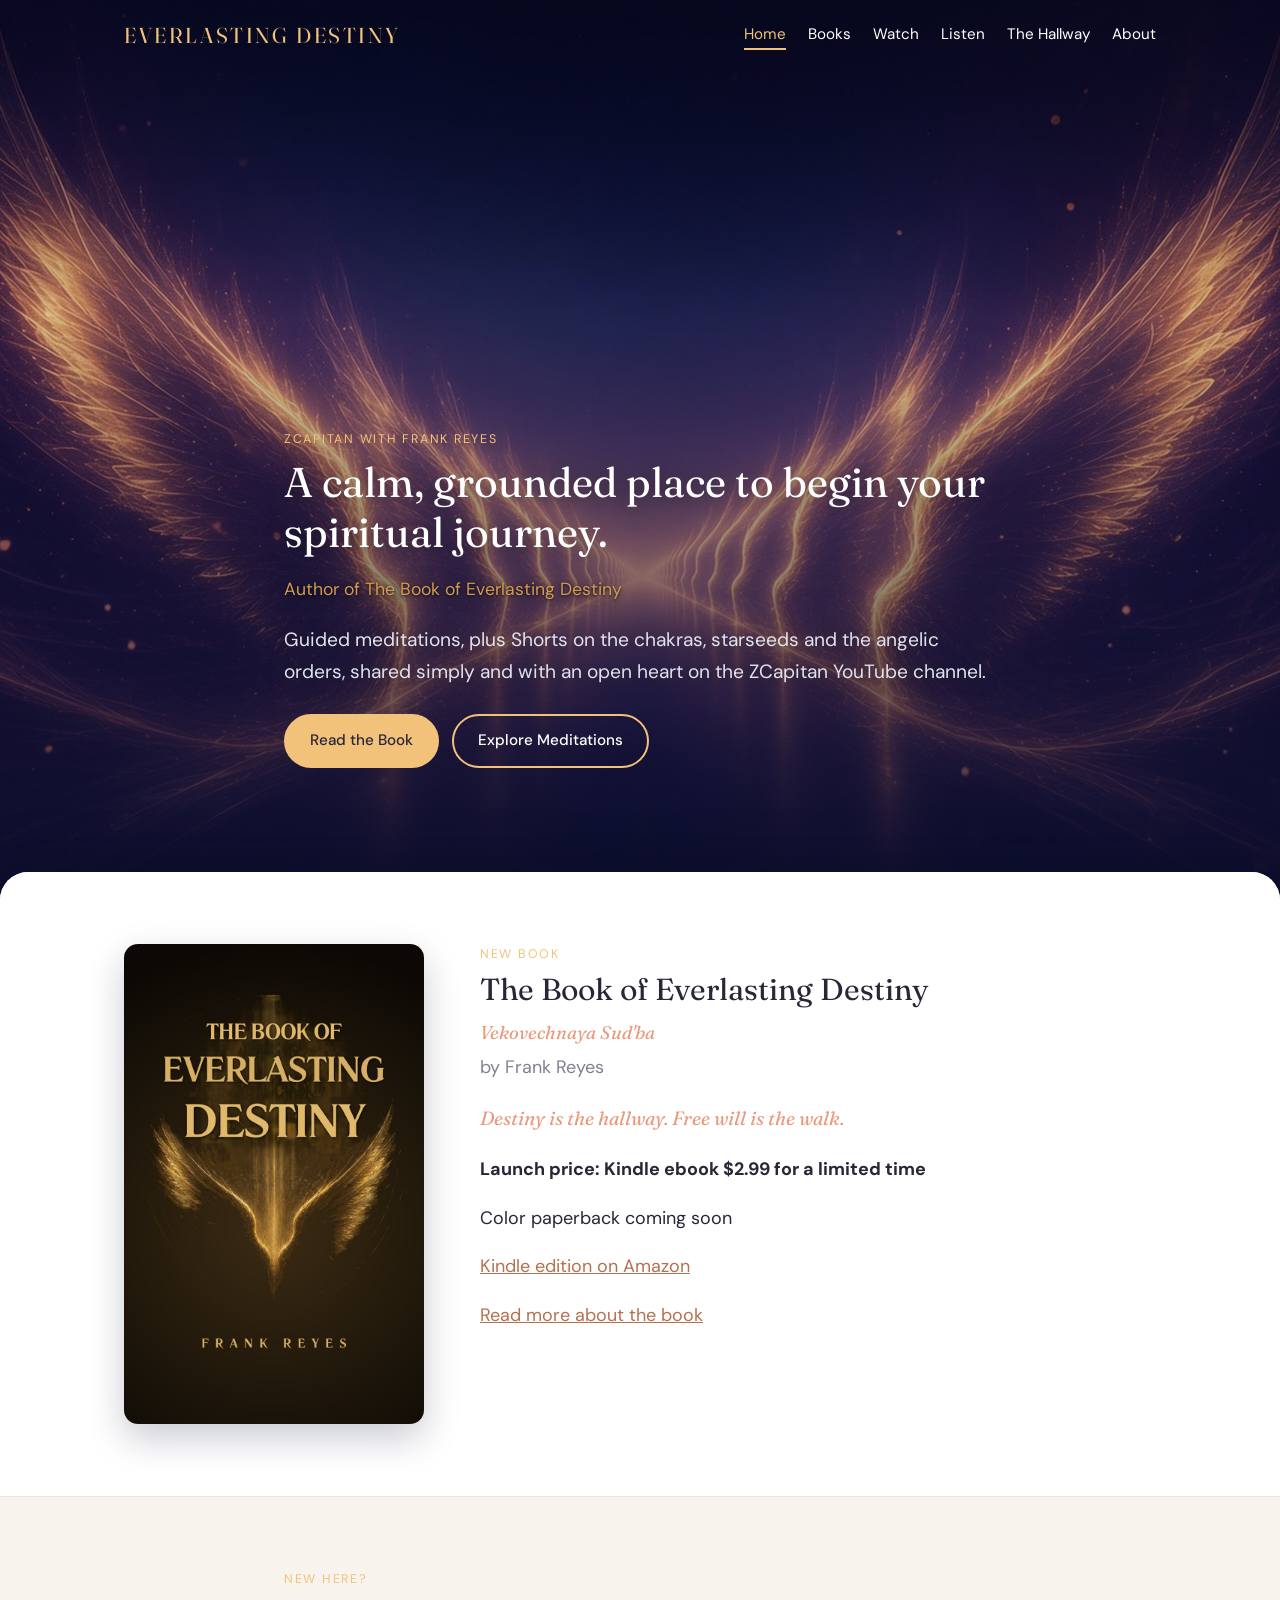
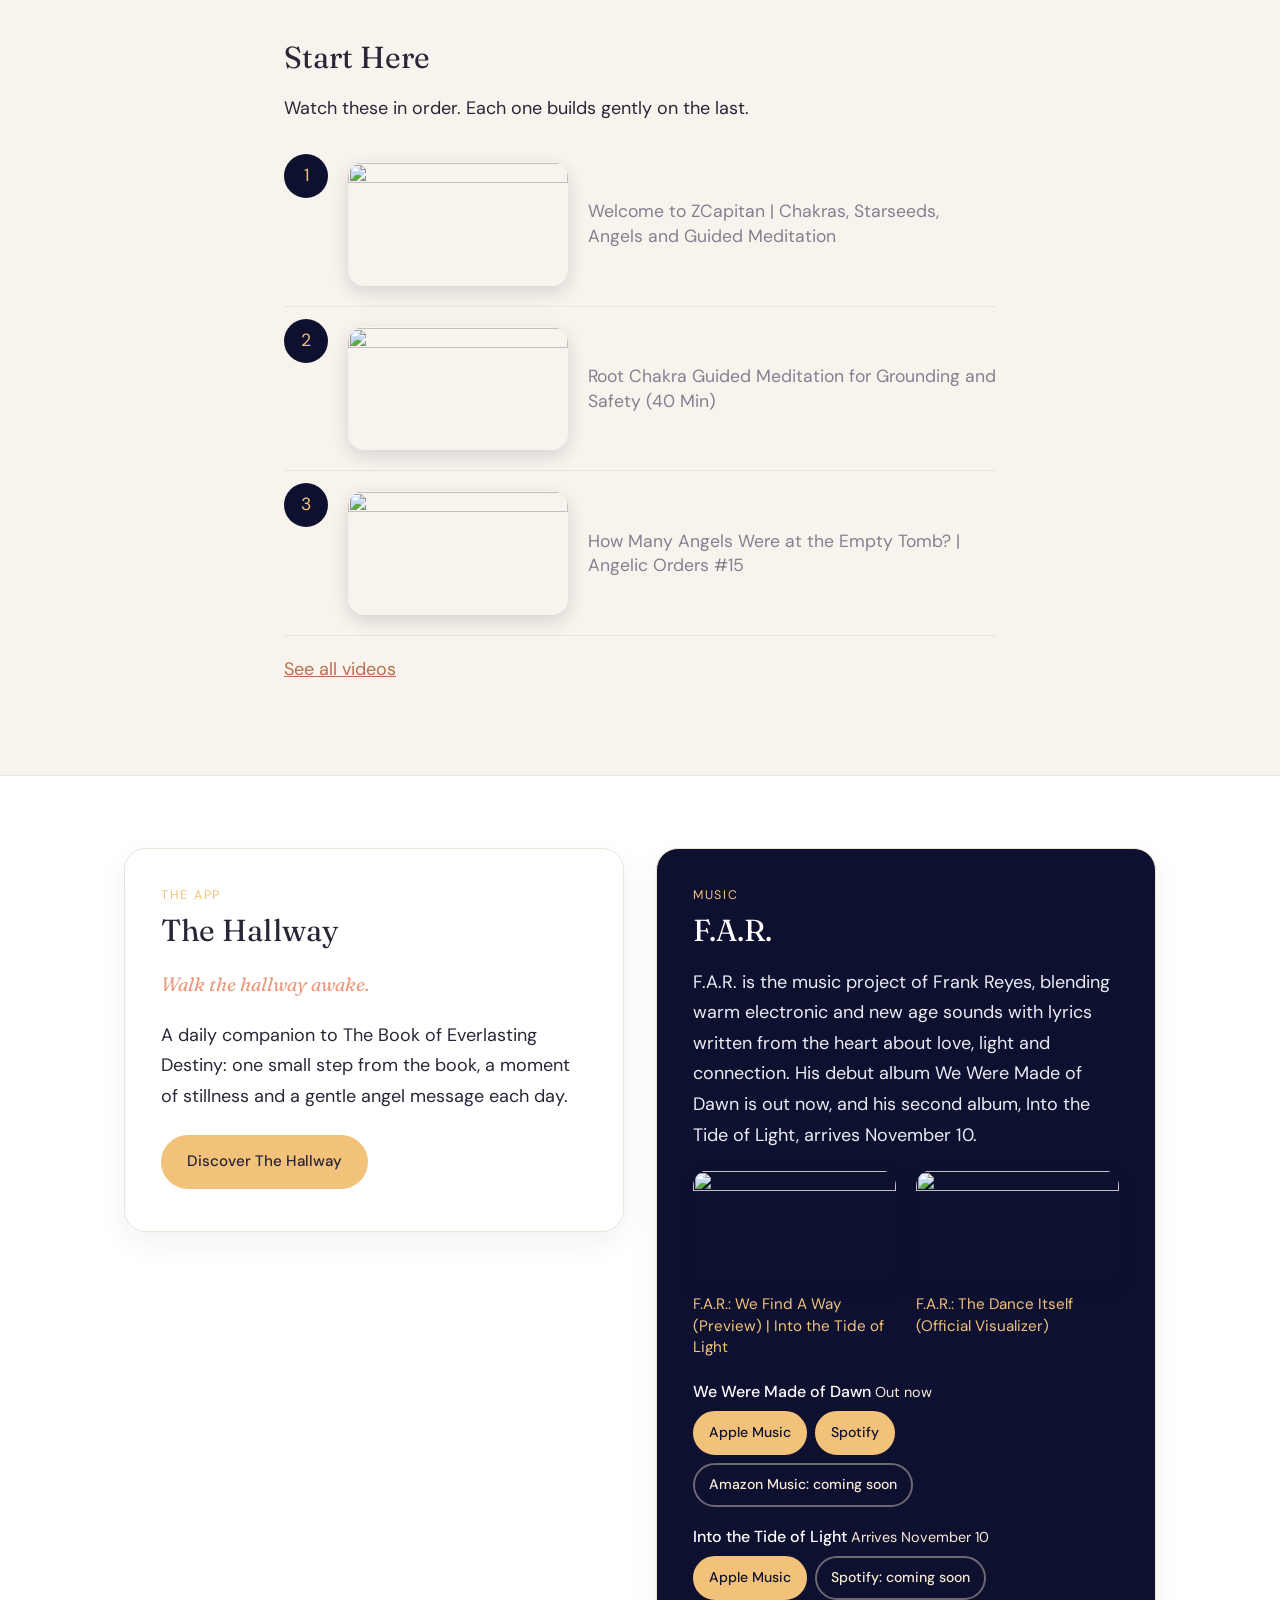
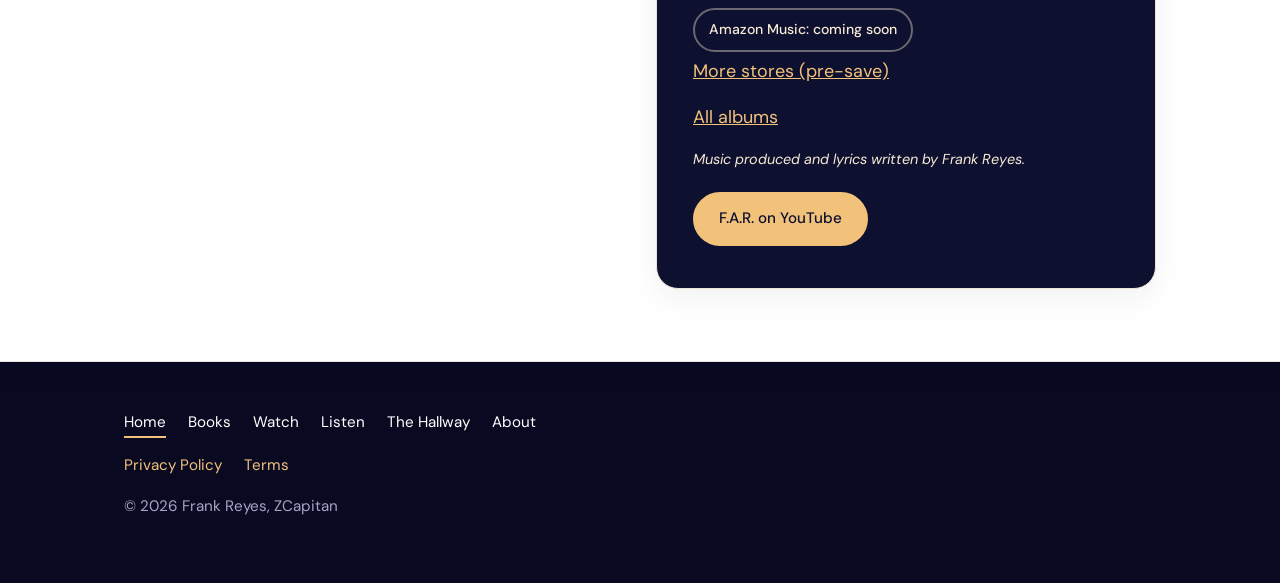
==== index.html @ a3c51c93 "Add a Listen page for F.A.R. albums Link Apple Music and Spotify for We Were Made of Dawn and Unlock" ====
<!DOCTYPE html>
<html lang="en">
<head>
<meta charset="utf-8">
<meta name="viewport" content="width=device-width, initial-scale=1">
<title>Everlasting Destiny | Frank Reyes</title>
<meta name="description" content="Guided meditations, plus Shorts on the chakras, starseeds and the angelic orders, shared simply and with an open heart on the ZCapitan YouTube channel. Frank Reyes is the author of The Book of Everlasting Destiny.">
<link rel="canonical" href="https://everlastingdestiny.com/">
<script type="application/ld+json">
{
 "@context": "https://schema.org",
 "@graph": [
  {
   "@type": "WebSite",
   "@id": "https://everlastingdestiny.com/#website",
   "url": "https://everlastingdestiny.com/",
   "name": "Everlasting Destiny",
   "publisher": {
    "@id": "https://everlastingdestiny.com/#person"
   },
   "inLanguage": "en"
  },
  {
   "@type": "Person",
   "@id": "https://everlastingdestiny.com/#person",
   "name": "Frank Reyes",
   "alternateName": "ZCapitan",
   "url": "https://everlastingdestiny.com/about.html",
   "description": "Frank Reyes, spiritual teacher and creator of the ZCapitan YouTube channel.",
   "sameAs": [
    "https://www.youtube.com/@zcapitan11-11",
    "https://www.youtube.com/channel/UCcsgFkU-D784oD-atWfQndQ",
    "https://www.youtube.com/@FARofficialmusic",
    "https://open.spotify.com/artist/4A9txgDPPvknNL4i1zUjVq"
   ]
  },
  {
   "@type": "WebPage",
   "@id": "https://everlastingdestiny.com/#webpage",
   "url": "https://everlastingdestiny.com/",
   "name": "Everlasting Destiny | Frank Reyes",
   "description": "Guided meditations, plus Shorts on the chakras, starseeds and the angelic orders, shared simply and with an open heart on the ZCapitan YouTube channel. Frank Reyes is the author of The Book of Everlasting Destiny.",
   "isPartOf": {
    "@id": "https://everlastingdestiny.com/#website"
   },
   "inLanguage": "en",
   "about": {
    "@id": "https://everlastingdestiny.com/#person"
   }
  },
  {
   "@type": "Book",
   "@id": "https://everlastingdestiny.com/books.html#book",
   "name": "The Book of Everlasting Destiny",
   "alternateName": "Vekovechnaya Sud'ba",
   "author": {
    "@id": "https://everlastingdestiny.com/#person"
   },
   "image": "https://everlastingdestiny.com/images/everlasting-destiny-cover.jpg",
   "url": "https://everlastingdestiny.com/books.html",
   "inLanguage": "en",
   "workExample": {
    "@type": "Book",
    "@id": "https://everlastingdestiny.com/books.html#kindle",
    "name": "The Book of Everlasting Destiny (Kindle edition)",
    "bookFormat": "https://schema.org/EBook",
    "author": {
     "@id": "https://everlastingdestiny.com/#person"
    },
    "identifier": {
     "@type": "PropertyValue",
     "propertyID": "ASIN",
     "value": "B0GX2WRFKX"
    },
    "url": "https://www.amazon.com/dp/B0GX2WRFKX",
    "offers": {
     "@type": "Offer",
     "price": "2.99",
     "priceCurrency": "USD",
     "url": "https://www.amazon.com/dp/B0GX2WRFKX",
     "availability": "https://schema.org/InStock",
     "seller": {
      "@type": "Organization",
      "name": "Amazon"
     }
    }
   }
  },
  {
   "@type": "MobileApplication",
   "@id": "https://everlastingdestiny.com/destiny-app.html#app",
   "name": "The Hallway",
   "url": "https://everlastingdestiny.com/destiny-app.html",
   "description": "A daily companion to The Book of Everlasting Destiny by Frank Reyes. Each day brings one small step from the book, a moment of stillness and a gentle angel message.",
   "author": {
    "@id": "https://everlastingdestiny.com/#person"
   },
   "applicationCategory": "LifestyleApplication",
   "about": {
    "@id": "https://everlastingdestiny.com/books.html#book"
   },
   "contentRating": "Adults 18 and over only"
  }
 ]
}
</script>
<link rel="stylesheet" href="style.css">
</head>
<body>
<header class="site-header"><div class="wrap">
<a class="brand" href="index.html" aria-label="Everlasting Destiny, home">Everlasting Destiny</a>
<nav><a href="index.html" aria-current="page">Home</a><a href="books.html">Books</a><a href="watch.html">Watch</a><a href="listen.html">Listen</a><a href="destiny-app.html">The Hallway</a><a href="about.html">About</a></nav>
</div></header>
<main>
<section class="hero hero-full"><div class="wrap narrow hero-copy">
<p class="eyebrow">ZCapitan with Frank Reyes</p>
<h1>A calm, grounded place to begin your spiritual journey.</h1>
<p class="proof">Author of The Book of Everlasting Destiny</p>
<p class="lead">Guided meditations, plus Shorts on the chakras, starseeds and the angelic orders, shared simply and with an open heart on the ZCapitan YouTube channel.</p>
<p><a class="btn" href="books.html">Read the Book</a> <a class="btn ghost" href="watch.html">Explore Meditations</a></p>
</div></section>
<div class="over">

<section class="band"><div class="wrap feature">
<img class="cover" src="images/everlasting-destiny-cover.jpg" alt="Cover of The Book of Everlasting Destiny by Frank Reyes" width="800" height="1280">
<div>
<p class="eyebrow">New book</p>
<h2>The Book of Everlasting Destiny</h2>
<p class="subtitle">Vekovechnaya Sud'ba</p>
<p class="byline">by Frank Reyes</p>
<p class="tagline">Destiny is the hallway. Free will is the walk.</p>
<p class="launch"><strong>Launch price: Kindle ebook $2.99 for a limited time</strong></p>
<p>Color paperback coming soon</p>

<p><a href="https://www.amazon.com/dp/B0GX2WRFKX">Kindle edition on Amazon</a></p>
<p><a href="books.html">Read more about the book</a></p>
</div></div></section>

<section id="start"><div class="wrap narrow">
<p class="eyebrow">New here?</p>
<h2>Start Here</h2>
<p>Watch these in order. Each one builds gently on the last.</p>
<ol class="steps vids">
<li><a class="vid" href="https://www.youtube.com/watch?v=qbKTTiQFe6Y"><img src="https://i.ytimg.com/vi/qbKTTiQFe6Y/hqdefault.jpg" alt="" width="480" height="360"><span>Welcome to ZCapitan | Chakras, Starseeds, Angels and Guided Meditation</span></a></li>
<li><a class="vid" href="https://www.youtube.com/watch?v=wzSIs6z_4NI"><img src="https://i.ytimg.com/vi/wzSIs6z_4NI/hqdefault.jpg" alt="" width="480" height="360"><span>Root Chakra Guided Meditation for Grounding and Safety (40 Min)</span></a></li>
<li><a class="vid" href="https://www.youtube.com/shorts/xX3YU1sTZb8"><img src="https://i.ytimg.com/vi/xX3YU1sTZb8/hqdefault.jpg" alt="" width="480" height="360"><span>How Many Angels Were at the Empty Tomb? | Angelic Orders #15</span></a></li>
</ol>
<p><a href="watch.html">See all videos</a></p>
</div></section>

<section class="band"><div class="wrap cards">
<article class="card">
<p class="eyebrow">The app</p>
<h2>The Hallway</h2>
<p class="tagline">Walk the hallway awake.</p>
<p>A daily companion to The Book of Everlasting Destiny: one small step from the book, a moment of stillness and a gentle angel message each day.</p>
<a class="btn" href="destiny-app.html">Discover The Hallway</a>
</article>
<article class="card music">
<p class="eyebrow">Music</p>
<h2>F.A.R.</h2>
<p>F.A.R. is the music project of Frank Reyes, blending warm electronic and new age sounds with lyrics written from the heart about love, light and connection. His debut album We Were Made of Dawn is out now, and his second album, Into the Tide of Light, arrives November 10.</p>
<div class="vis">
<a class="vid" href="https://www.youtube.com/watch?v=XndsTiq9FvQ"><img src="https://i.ytimg.com/vi/XndsTiq9FvQ/hqdefault.jpg" alt="" width="480" height="360"><span>F.A.R.: We Find A Way (Preview) | Into the Tide of Light</span></a>
<a class="vid" href="https://www.youtube.com/watch?v=WqxrJlSxTEA"><img src="https://i.ytimg.com/vi/WqxrJlSxTEA/hqdefault.jpg" alt="" width="480" height="360"><span>F.A.R.: The Dance Itself (Official Visualizer)</span></a>
</div>
<div class="farstrip">
<div class="farrow">
<p class="farname">We Were Made of Dawn <span class="fardate">Out now</span></p>
<p class="stores"><a class="btn" href="https://music.apple.com/us/album/we-were-made-of-dawn/1855764436">Apple Music</a> <a class="btn" href="https://open.spotify.com/album/51qinMppFIx5fwuhoMJHGJ">Spotify</a> <span class="btn disabled" aria-disabled="true">Amazon Music: coming soon</span></p>
</div>
<div class="farrow">
<p class="farname">Into the Tide of Light <span class="fardate">Arrives November 10</span></p>
<p class="stores"><a class="btn" href="https://music.apple.com/us/album/into-the-tide-of-light/6826265723">Apple Music</a> <span class="btn disabled" aria-disabled="true">Spotify: coming soon</span> <span class="btn disabled" aria-disabled="true">Amazon Music: coming soon</span></p>
<p class="more"><a href="https://distrokid.com/hyperfollow/far221/into-the-tide-of-light">More stores (pre-save)</a></p>
</div>
<p class="more"><a href="listen.html">All albums</a></p>
</div>
<p class="credit">Music produced and lyrics written by Frank Reyes.</p>
<a class="btn" href="https://www.youtube.com/channel/UCcsgFkU-D784oD-atWfQndQ">F.A.R. on YouTube</a>
</article>
</div></section>
</div>
</main>
<footer class="site-footer"><div class="wrap">
<nav><a href="index.html" aria-current="page">Home</a><a href="books.html">Books</a><a href="watch.html">Watch</a><a href="listen.html">Listen</a><a href="destiny-app.html">The Hallway</a><a href="about.html">About</a></nav>
<p class="legal"><a href="privacy.html">Privacy Policy</a> <a href="terms.html">Terms</a></p>
<p>&copy; 2026 Frank Reyes, ZCapitan</p>
</div></footer>
</body>
</html>
---- style.css ----
@import url('https://fonts.googleapis.com/css2?family=Fraunces:ital,opsz,wght@0,9..144,300;0,9..144,400;0,9..144,500;1,9..144,300;1,9..144,400&family=DM+Sans:wght@400;500;600&display=swap');
:root{--navy:#0E1030;--navy2:#2A1E2E;--night:#090A22;--gold:#F2C27B;--gold-deep:#D49B4C;--peach:#E99A7C;--gold-soft:#F8EBD5;--cream:#F8F3EC;--ink:#2A2638;--muted:#857F92;--line:#ECE4D8}
*{box-sizing:border-box}
body{margin:0;font-family:"DM Sans",system-ui,sans-serif;color:var(--ink);background:var(--cream);line-height:1.7;font-size:18px}
img{max-width:100%;height:auto}
a{color:#B5704F}
h1,h2,h3{font-family:Fraunces,Georgia,serif;color:var(--ink);line-height:1.2;font-weight:400}
h1{font-size:2.6rem;margin:.2em 0 .4em}
h2{font-size:1.9rem;margin:1.6em 0 .5em}
section h2:first-child,.card h2,.feature h2,.book h2{margin-top:.2em}
.wrap{max-width:1080px;margin:0 auto;padding:0 24px}
.narrow{max-width:760px}
.center{text-align:center}
section{padding:72px 0}
.band{background:#fff;border-top:1px solid var(--line);border-bottom:1px solid var(--line)}
.site-header{background:var(--navy);color:#fff}
.site-header .wrap{display:flex;flex-wrap:wrap;align-items:center;justify-content:space-between;gap:12px;padding-top:18px;padding-bottom:18px}
.brand{font-family:Fraunces,Georgia,serif;color:var(--gold);text-decoration:none;font-size:1.4rem;letter-spacing:.04em}
.brand span{color:#dfe3ec;font-size:.95rem;margin-left:8px}
nav{display:flex;flex-wrap:wrap;gap:6px 22px}
.site-header nav a{color:#fff;text-decoration:none;font-family:"DM Sans",system-ui,sans-serif;font-size:.95rem}
nav a[aria-current]{color:var(--gold);border-bottom:2px solid var(--gold)}
.hero{background:radial-gradient(ellipse at 50% 110%,rgba(242,194,123,.28),transparent 60%),linear-gradient(180deg,var(--night) 0%,var(--navy) 55%,var(--navy2) 100%);color:#F4EEE6;padding:96px 0}
.hero.small{padding:64px 0}
.hero h1{color:#fff}
.hero .lead{color:#dfe3ec}
.lead{font-size:1.2rem}
.eyebrow{font-family:"DM Sans",system-ui,sans-serif;text-transform:uppercase;letter-spacing:.14em;font-size:.78rem;color:var(--gold);margin:0}
.tagline{font-family:Fraunces,Georgia,serif;font-style:italic;color:var(--peach);font-size:1.2rem}
.btn{display:inline-block;background:var(--gold);color:var(--ink);font-weight:500;text-decoration:none;padding:12px 24px;border-radius:999px;font-family:"DM Sans",system-ui,sans-serif;font-size:.95rem;margin:6px 8px 6px 0;border:2px solid var(--gold)}
.btn.ghost{background:transparent;color:inherit}
.hero .btn.ghost{color:#fff}
.btn.disabled{opacity:.6}
.feature,.book{display:grid;grid-template-columns:300px 1fr;gap:56px;align-items:start}
.cover{border-radius:14px;box-shadow:0 14px 36px rgba(14,16,48,.22)}
.steps{counter-reset:s;list-style:none;padding:0}
.steps li{counter-increment:s;position:relative;padding:14px 0 14px 64px;border-bottom:1px solid var(--line)}
.steps li::before{content:counter(s);position:absolute;left:0;top:12px;width:44px;height:44px;border-radius:50%;background:var(--navy);color:var(--gold);display:flex;align-items:center;justify-content:center;font-size:1.1rem}
.steps li a{display:block;font-size:1.15rem}
.steps li span{color:var(--muted);font-size:.95rem}
.cards{display:grid;grid-template-columns:1fr 1fr;gap:32px;align-items:start}
.card{background:#fff;border:1px solid var(--line);border-radius:22px;padding:36px;box-shadow:0 10px 30px rgba(42,38,56,.06)}
.card.music{background:var(--navy);color:#e9ecf3}
.card.music h2{color:#fff}
.card.music .btn{color:var(--navy)}
.credit{font-size:.9rem;color:var(--muted);font-style:italic}
.card.music .credit{color:var(--gold-soft)}
.signup{display:flex;flex-wrap:wrap;gap:10px;margin:16px 0 4px}
.center .signup{justify-content:center}
.signup input{flex:1 1 240px;max-width:360px;padding:12px 16px;border:1px solid var(--line);border-radius:999px;font-size:1rem;background:#fff}
.signup button{padding:12px 24px;border-radius:999px;border:0;background:var(--peach);color:#fff;font-weight:500;font-size:.95rem}
.note{font-size:.85rem;color:var(--muted);margin:0}
.sr{position:absolute;left:-9999px}
.meta{color:var(--muted)}
.grid{display:grid;grid-template-columns:repeat(3,1fr);gap:28px}
.thumb{background:var(--gold-soft);color:var(--ink);aspect-ratio:16/9;display:flex;align-items:center;justify-content:center;border-radius:16px;font-family:"DM Sans",system-ui,sans-serif}
.thumb.wide{margin:32px 0}
.photo{background:var(--gold-soft);width:100%;max-width:280px;margin:0 auto 32px;border-radius:16px;overflow:hidden;aspect-ratio:800/1525;box-shadow:0 14px 36px rgba(14,16,48,.18)}
.photo img{display:block;width:100%;height:100%;object-fit:cover;object-position:center top}
@media(max-height:700px){.photo{aspect-ratio:2/3}}
.tile h3{margin:.6em 0 .2em}
.site-footer{background:var(--navy);color:#cfd5e2;padding:48px 0;font-size:.95rem}
.site-footer nav a,.site-footer a{color:#fff;text-decoration:none;font-family:"DM Sans",system-ui,sans-serif}
.legal a{margin-right:18px;color:var(--gold)!important}
@media(max-width:760px){
body{font-size:17px}
h1{font-size:2rem}
section{padding:52px 0}
.hero{padding:64px 0}
.feature,.book,.cards,.grid{grid-template-columns:1fr;gap:32px}
.cover{max-width:220px}
}
.thumb.tall{aspect-ratio:9/16}
.features{padding-left:1.2em}
.features li{margin:.6em 0}
.features strong{color:var(--ink);display:block}
.proof{color:var(--gold-deep);font-size:1.1rem;margin:0 0 .4em}
.vid{display:block;text-decoration:none;color:var(--ink)}
.vid img{display:block;width:100%;aspect-ratio:16/9;object-fit:cover;border-radius:16px;box-shadow:0 6px 18px rgba(14,16,48,.14)}
.vid span{display:block;margin-top:10px;line-height:1.4}
.steps.vids li{padding:20px 0 20px 64px}
.steps.vids .vid{display:grid;grid-template-columns:220px 1fr;gap:20px;align-items:center}
.steps.vids .vid span{margin:0;font-size:1.1rem}
.farlinks{list-style:none;padding:0;display:flex;flex-wrap:wrap;gap:8px 20px}
.card.music a:not(.btn){color:var(--gold)}
@media(max-width:760px){.steps.vids .vid{grid-template-columns:1fr;gap:10px}}
.vis{display:grid;grid-template-columns:1fr 1fr;gap:20px;margin:20px 0}
.vis .thumb{border-radius:10px}
.card.music .vid{color:#fff}
.card.music .vid span{font-size:.95rem}
.subtitle{font-family:Fraunces,Georgia,serif;font-style:italic;color:var(--peach);font-size:1.15rem;margin:-.3em 0 0}
.byline{color:var(--muted);margin:.2em 0 1em}
.launch{color:var(--ink)}
.site-header{background:var(--night)}
.site-footer{background:var(--night);color:#A9A4C4}
.band{background:#fff}
/* Full screen hero: swap the image by changing --hero-img (desktop) and the mobile media query below */
:root{--hero-img:url("images/hero-hallway.jpg")}
@media(max-width:760px),(orientation:portrait){:root{--hero-img:url("images/hero-hallway-mobile.jpg")}}
html{scroll-behavior:smooth}
body:has(.hero-full) .site-header{position:absolute;top:0;left:0;right:0;z-index:5;background:transparent}
.hero-full{position:relative;isolation:isolate;min-height:100vh;min-height:100svh;display:flex;align-items:flex-end;padding:120px 0 12vh;background:var(--night);color:#F4EEE6;clip-path:inset(0)}
.hero-full::before{content:"";position:fixed;inset:0;z-index:-2;background:var(--night) var(--hero-img) center/cover no-repeat}
.hero-full::after{content:"";position:absolute;inset:0;z-index:-1;background:linear-gradient(180deg,rgba(9,10,34,.55) 0%,rgba(14,16,48,.15) 35%,rgba(14,16,48,.35) 55%,rgba(14,16,48,.85) 100%)}
.hero-full .hero-copy{width:100%}
.hero-full h1,.hero-full .lead,.hero-full .proof{text-shadow:0 2px 24px rgba(0,0,0,.45)}
.over{position:relative;z-index:1;background:var(--cream);border-radius:28px 28px 0 0;margin-top:-28px;box-shadow:0 -18px 40px rgba(9,10,34,.35);overflow:hidden}
.over>section:first-child{border-top:0}
.hero-full .hero-copy>*{animation:rise .9s ease-out both}
.hero-full .hero-copy>*:nth-child(2){animation-delay:.08s}.hero-full .hero-copy>*:nth-child(3){animation-delay:.16s}.hero-full .hero-copy>*:nth-child(4){animation-delay:.24s}.hero-full .hero-copy>*:nth-child(5){animation-delay:.32s}
@keyframes rise{from{opacity:0;transform:translateY(16px)}to{opacity:1;transform:none}}
@media(max-width:760px){.hero-full{padding:140px 0 10vh}.over{border-radius:20px 20px 0 0;margin-top:-20px}}
@media(prefers-reduced-motion:reduce){html{scroll-behavior:auto}.hero-full .hero-copy>*{animation:none}}
.hero-full .proof{text-shadow:0 1px 3px rgba(9,10,34,.9),0 0 18px rgba(9,10,34,.7)}
@media(max-width:760px),(orientation:portrait){.hero-full .hero-copy{background:radial-gradient(closest-side,rgba(9,10,34,.55) 0%,rgba(9,10,34,.4) 55%,rgba(9,10,34,0) 100%);padding-top:12px;padding-bottom:12px}}
.brand{font-family:Fraunces,Georgia,serif;font-weight:400;color:var(--gold);font-size:1.35rem;letter-spacing:.12em;text-transform:uppercase;white-space:nowrap;font-variation-settings:"opsz" 144}
@media(max-width:760px){.brand{font-size:1.05rem;letter-spacing:.1em}}
.app-icon{width:72px;height:72px;border-radius:16px;display:block;margin:18px 0 4px;object-fit:cover;box-shadow:0 8px 22px rgba(0,0,0,.28)}
.shot{margin:0;width:100%}
.shot figcaption{margin:12px 0 0;text-align:center;color:var(--muted);font-size:.95rem}
.thumb.tall{overflow:hidden;position:relative;display:block;width:100%;box-shadow:0 10px 28px rgba(14,16,48,.12)}
.thumb.tall img{position:absolute;inset:0;width:100%;height:100%;object-fit:cover;object-position:center top;border-radius:inherit}
.farstrip{margin:8px 0 4px}
.farrow{margin:0 0 16px}
.farname{margin:0 0 6px;font-family:"DM Sans",system-ui,sans-serif;font-weight:500;font-size:1rem}
.fardate{font-weight:400;color:var(--muted);font-size:.9rem}
.card.music .farname{color:#fff}
.card.music .fardate{color:var(--gold-soft)}
.stores{margin:.2em 0;display:flex;flex-wrap:wrap;align-items:center;gap:8px}
.stores .btn{margin:0}
.farstrip .btn{padding:8px 14px;font-size:.88rem}
.stores .btn.disabled{background:transparent;color:var(--muted);border-color:var(--line);opacity:1;cursor:default}
.card.music .stores .btn.disabled{color:var(--gold-soft);border-color:rgba(248,235,213,.4);background:transparent}
.more{margin:.2em 0 0}
.album{background:#fff;border:1px solid var(--line);border-radius:22px;padding:32px 36px;box-shadow:0 10px 30px rgba(42,38,56,.06);margin:0 0 24px}
.album.secondary{padding:24px 28px;box-shadow:none;background:transparent}
.album h2{margin-top:.15em}
.album.secondary h2{font-size:1.45rem}
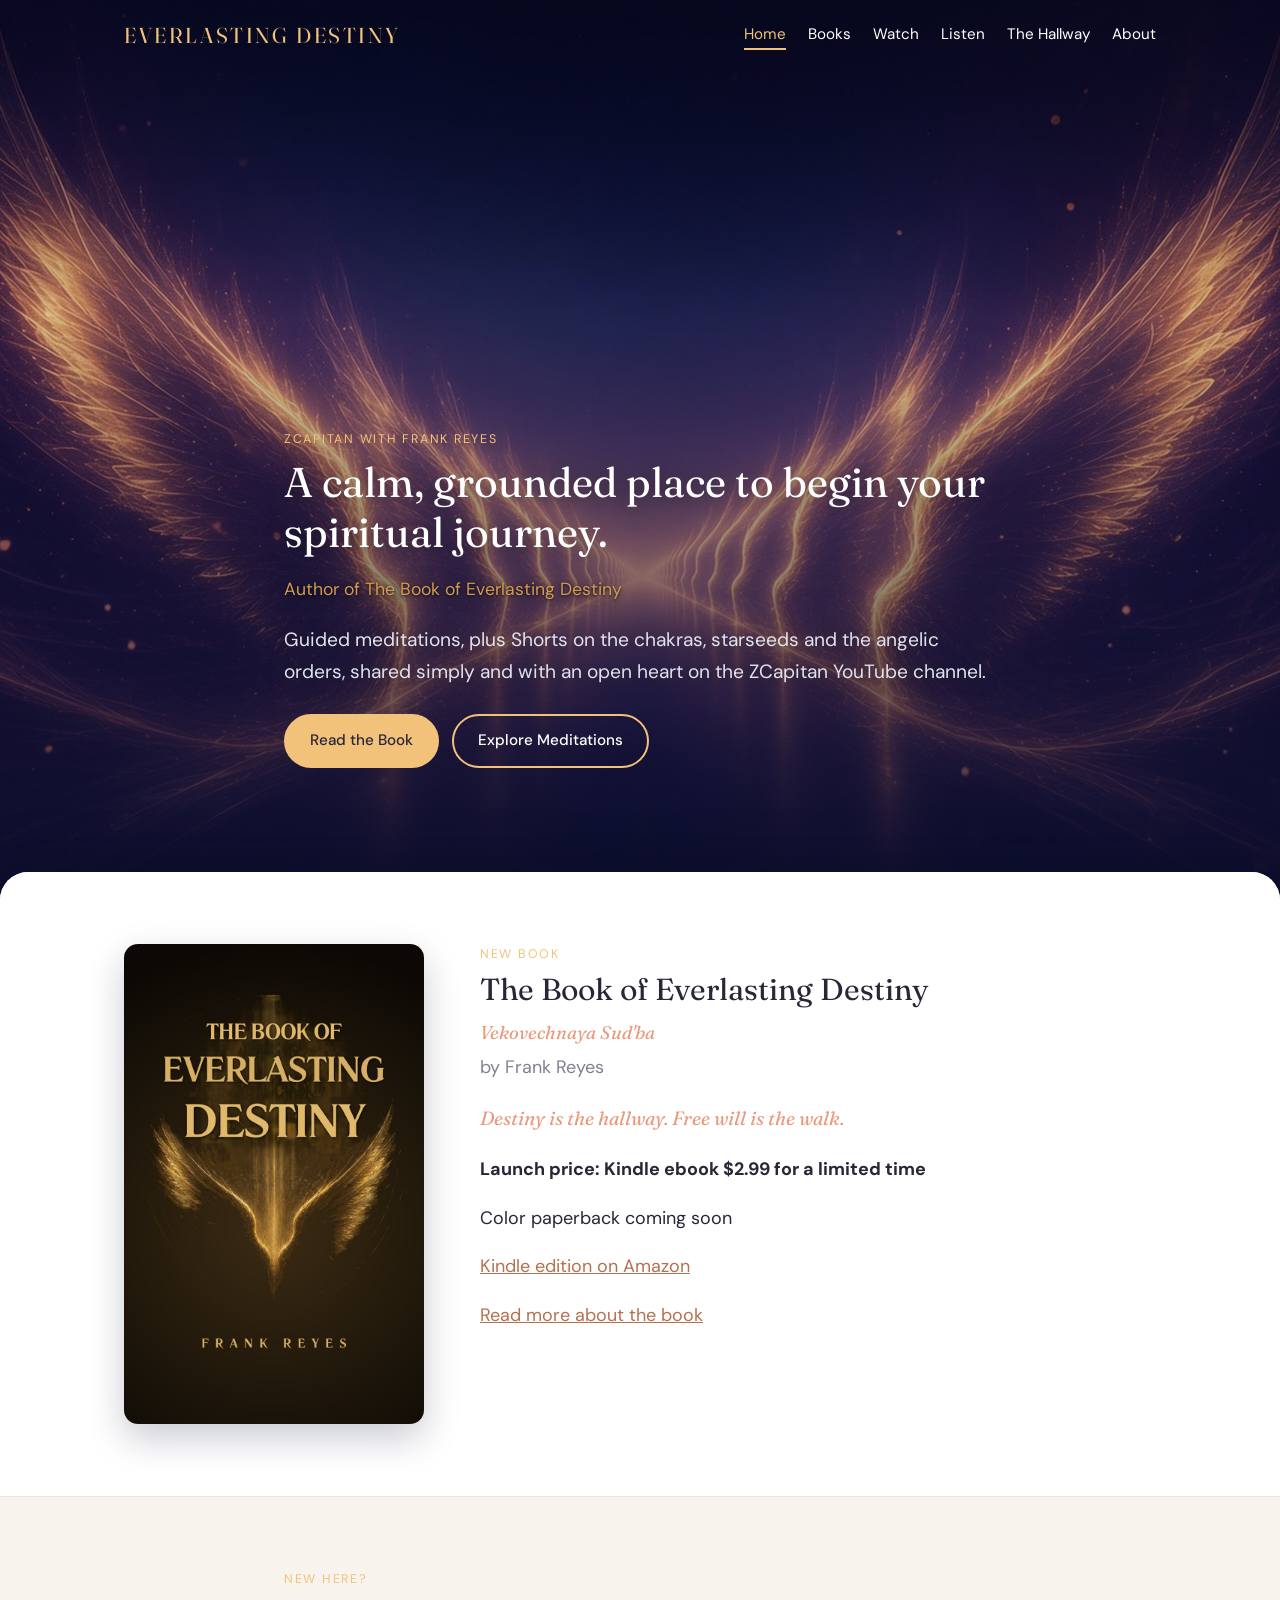
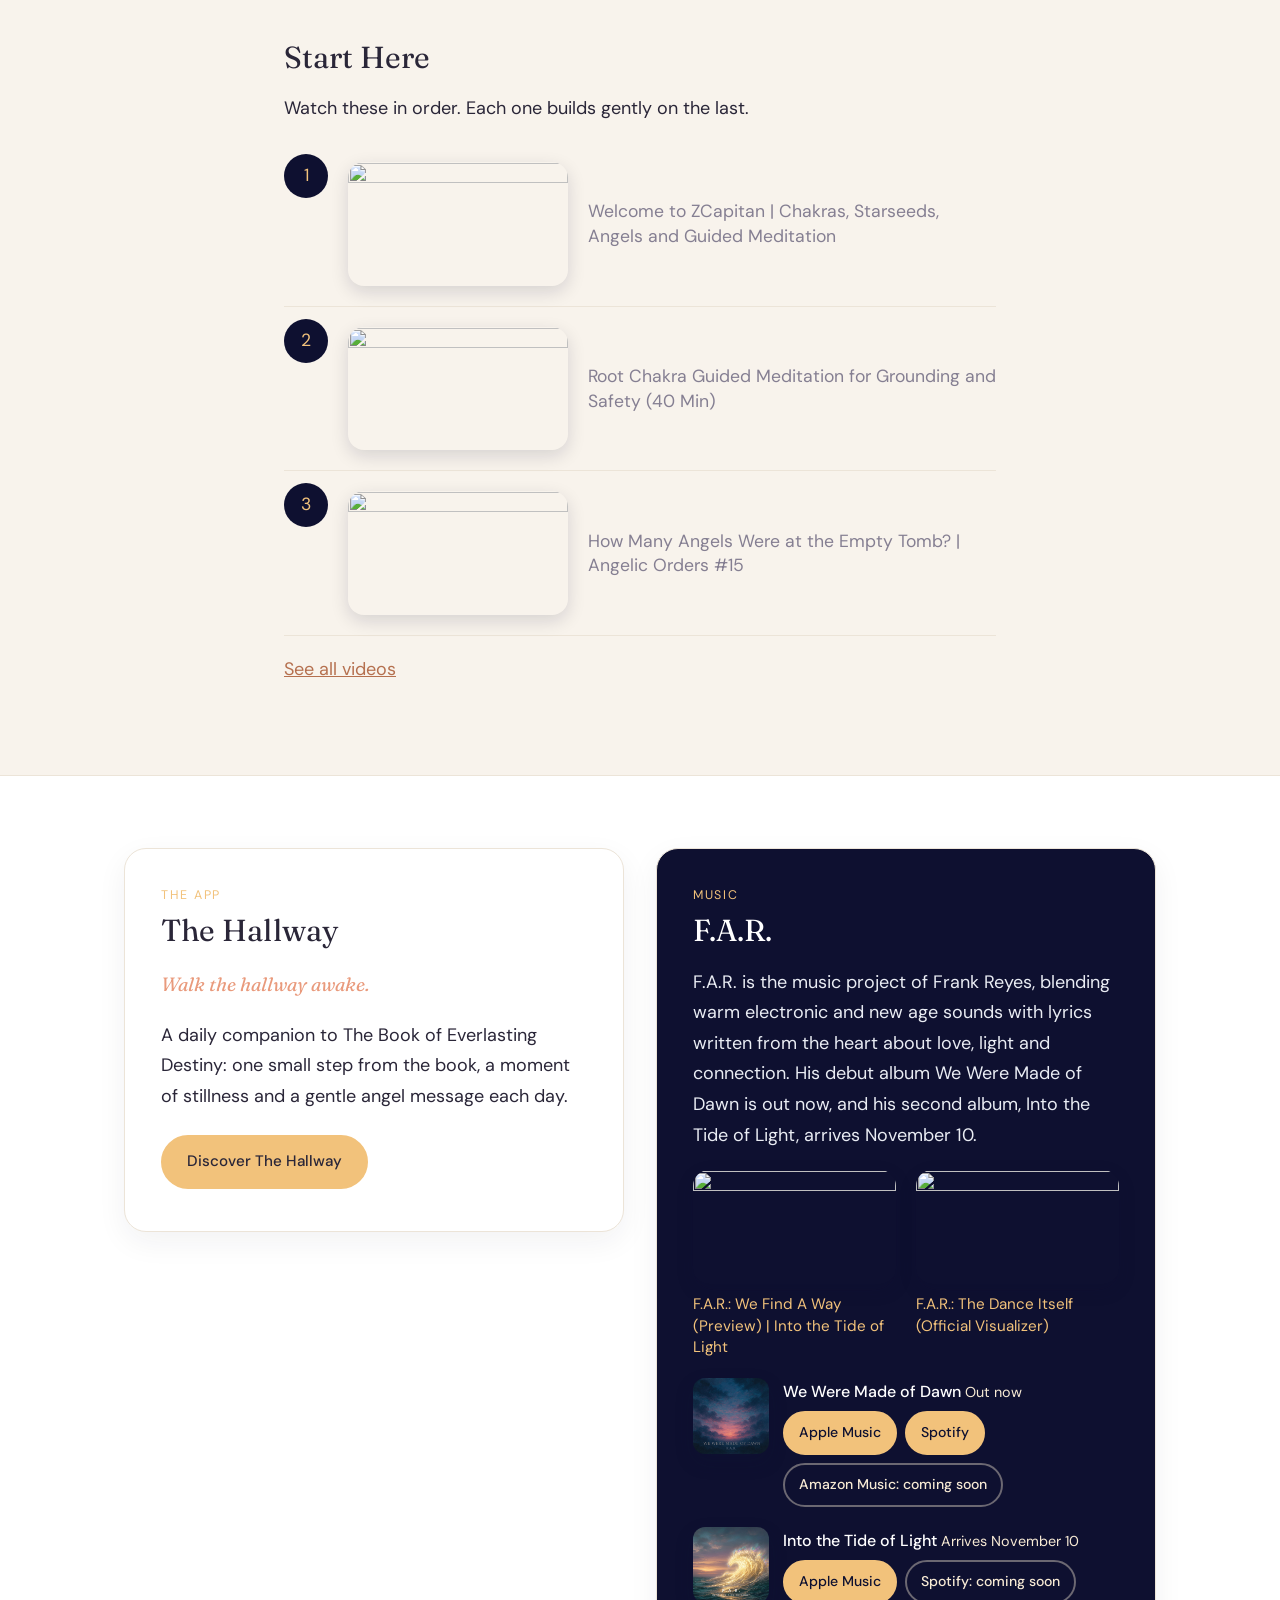
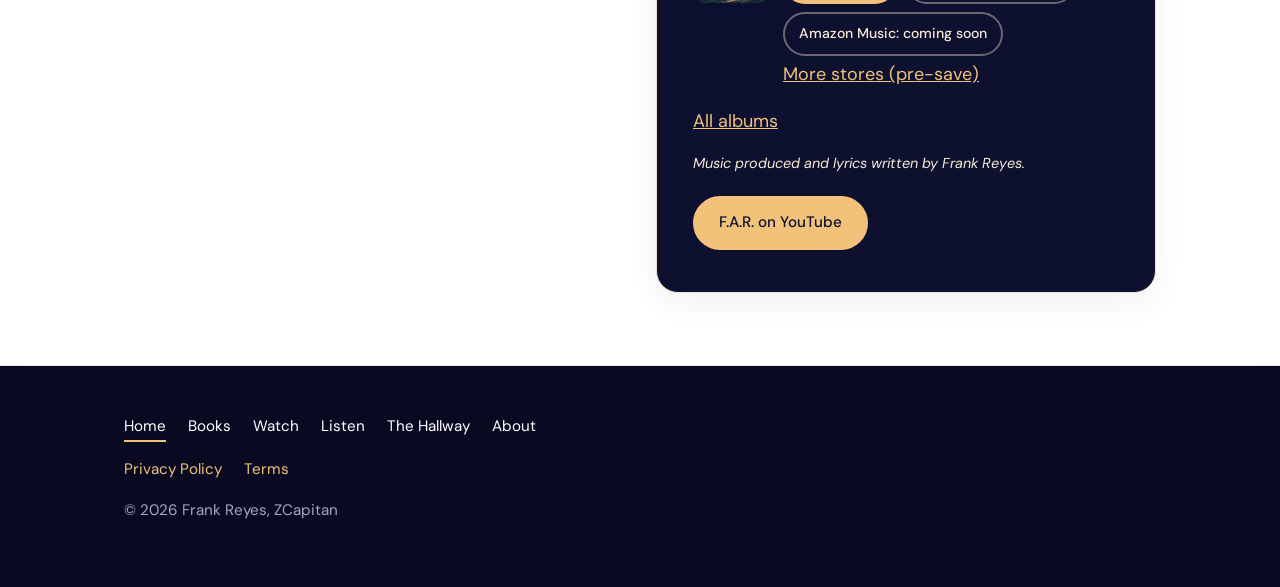
==== commit 43da6663: "Add album covers and in-page players to Listen Dawn and Tide use resized store masters. Unlocked kee" ====
--- a/index.html
+++ b/index.html
@@ -166,13 +166,19 @@
 </div>
 <div class="farstrip">
 <div class="farrow">
+<img class="farcover" src="images/dawn-cover.jpg" alt="Cover of We Were Made of Dawn by F.A.R." width="1200" height="1200">
+<div>
 <p class="farname">We Were Made of Dawn <span class="fardate">Out now</span></p>
 <p class="stores"><a class="btn" href="https://music.apple.com/us/album/we-were-made-of-dawn/1855764436">Apple Music</a> <a class="btn" href="https://open.spotify.com/album/51qinMppFIx5fwuhoMJHGJ">Spotify</a> <span class="btn disabled" aria-disabled="true">Amazon Music: coming soon</span></p>
 </div>
+</div>
 <div class="farrow">
+<img class="farcover" src="images/tide-cover.jpg" alt="Cover of Into the Tide of Light by F.A.R." width="1200" height="1200">
+<div>
 <p class="farname">Into the Tide of Light <span class="fardate">Arrives November 10</span></p>
 <p class="stores"><a class="btn" href="https://music.apple.com/us/album/into-the-tide-of-light/6826265723">Apple Music</a> <span class="btn disabled" aria-disabled="true">Spotify: coming soon</span> <span class="btn disabled" aria-disabled="true">Amazon Music: coming soon</span></p>
 <p class="more"><a href="https://distrokid.com/hyperfollow/far221/into-the-tide-of-light">More stores (pre-save)</a></p>
+</div>
 </div>
 <p class="more"><a href="listen.html">All albums</a></p>
 </div>
--- a/style.css
+++ b/style.css
@@ -121,7 +121,8 @@
 .thumb.tall{overflow:hidden;position:relative;display:block;width:100%;box-shadow:0 10px 28px rgba(14,16,48,.12)}
 .thumb.tall img{position:absolute;inset:0;width:100%;height:100%;object-fit:cover;object-position:center top;border-radius:inherit}
 .farstrip{margin:8px 0 4px}
-.farrow{margin:0 0 16px}
+.farrow{display:grid;grid-template-columns:76px 1fr;gap:14px;align-items:start;margin:0 0 16px}
+.farcover{width:76px;height:76px;object-fit:cover;border-radius:12px;display:block;box-shadow:0 8px 18px rgba(14,16,48,.22)}
 .farname{margin:0 0 6px;font-family:"DM Sans",system-ui,sans-serif;font-weight:500;font-size:1rem}
 .fardate{font-weight:400;color:var(--muted);font-size:.9rem}
 .card.music .farname{color:#fff}
@@ -136,3 +137,14 @@
 .album.secondary{padding:24px 28px;box-shadow:none;background:transparent}
 .album h2{margin-top:.15em}
 .album.secondary h2{font-size:1.45rem}
+.album-top{display:grid;grid-template-columns:148px 1fr;gap:22px;align-items:center}
+.album.secondary .album-top{grid-template-columns:112px 1fr;gap:16px}
+.album-cover{width:100%;height:auto;aspect-ratio:1;object-fit:cover;border-radius:14px;display:block;box-shadow:0 10px 24px rgba(14,16,48,.16)}
+.play{display:block;width:100%;height:352px;margin-top:18px;border:0;border-radius:12px}
+.play.apple{height:450px}
+@media(max-width:760px){
+.album-top,.album.secondary .album-top{grid-template-columns:1fr;gap:12px}
+.album-cover{width:112px}
+.farrow{grid-template-columns:64px 1fr;gap:12px}
+.farcover{width:64px;height:64px}
+}
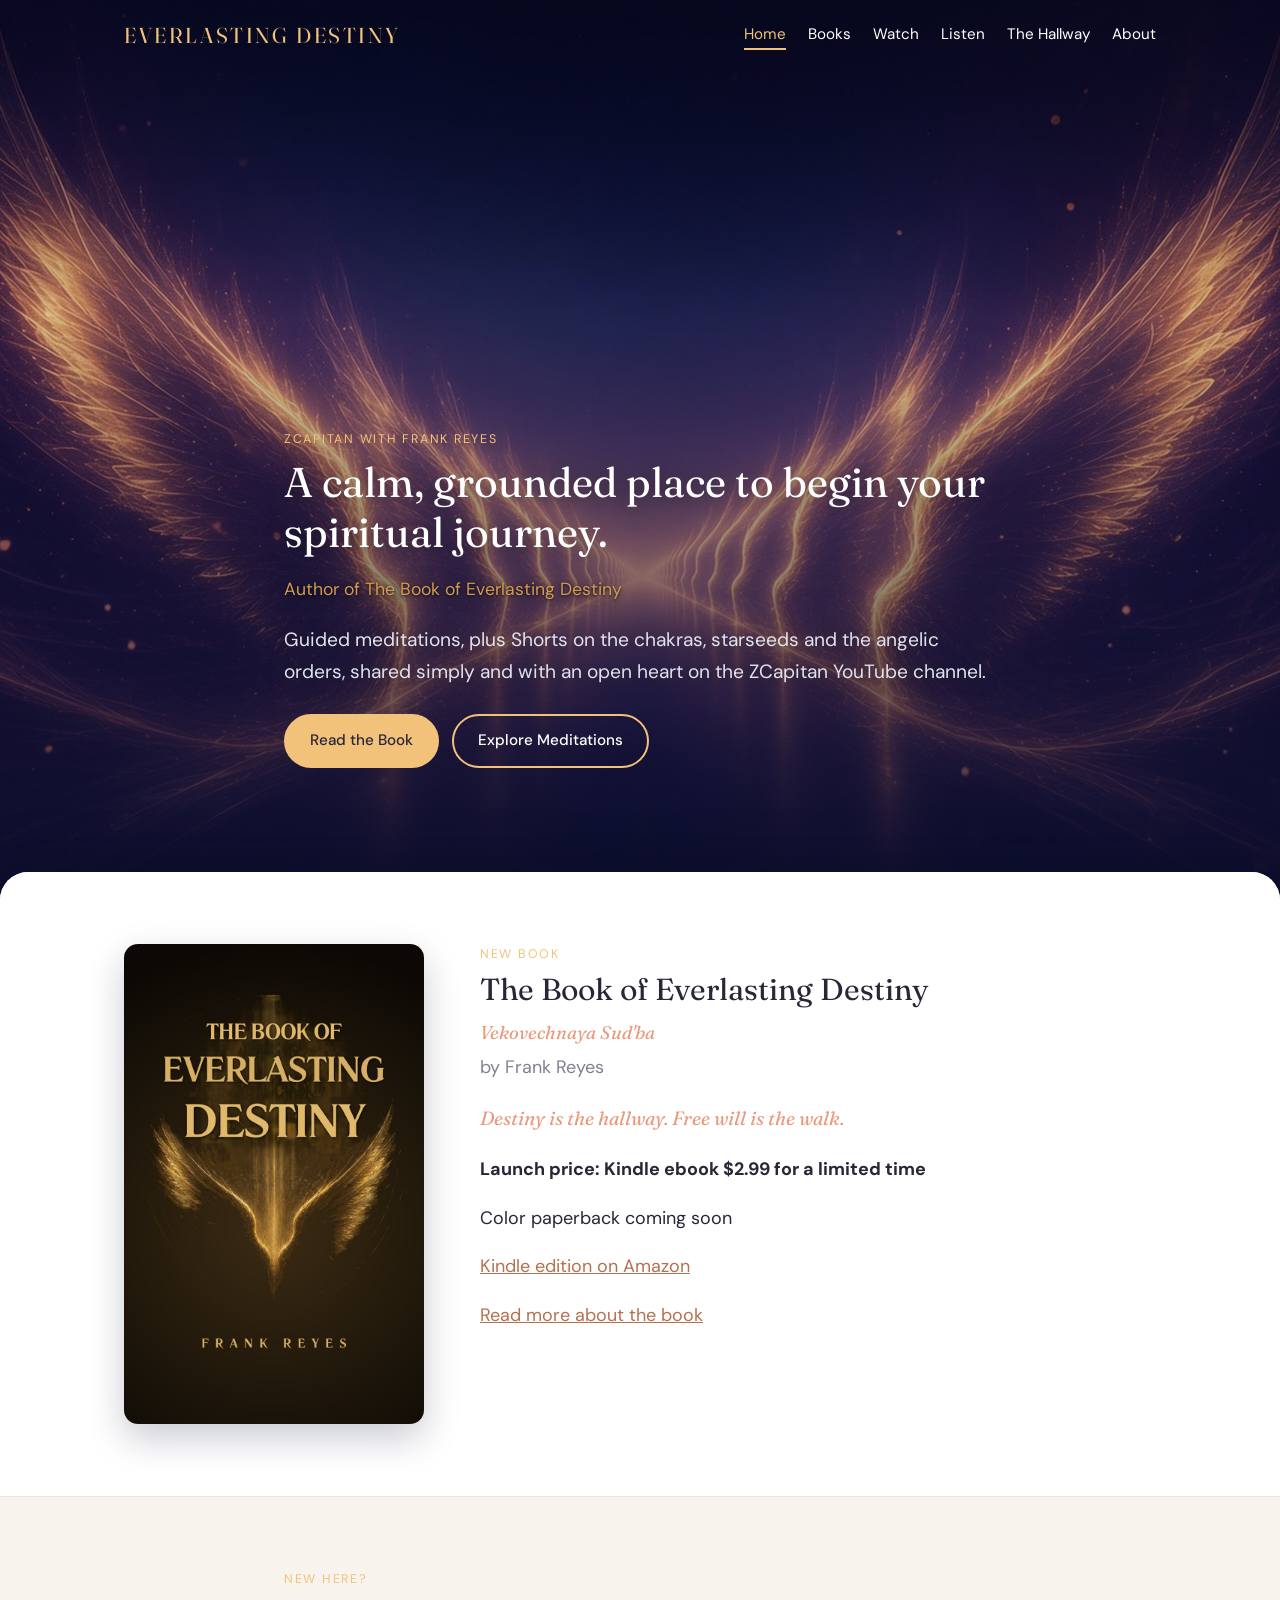
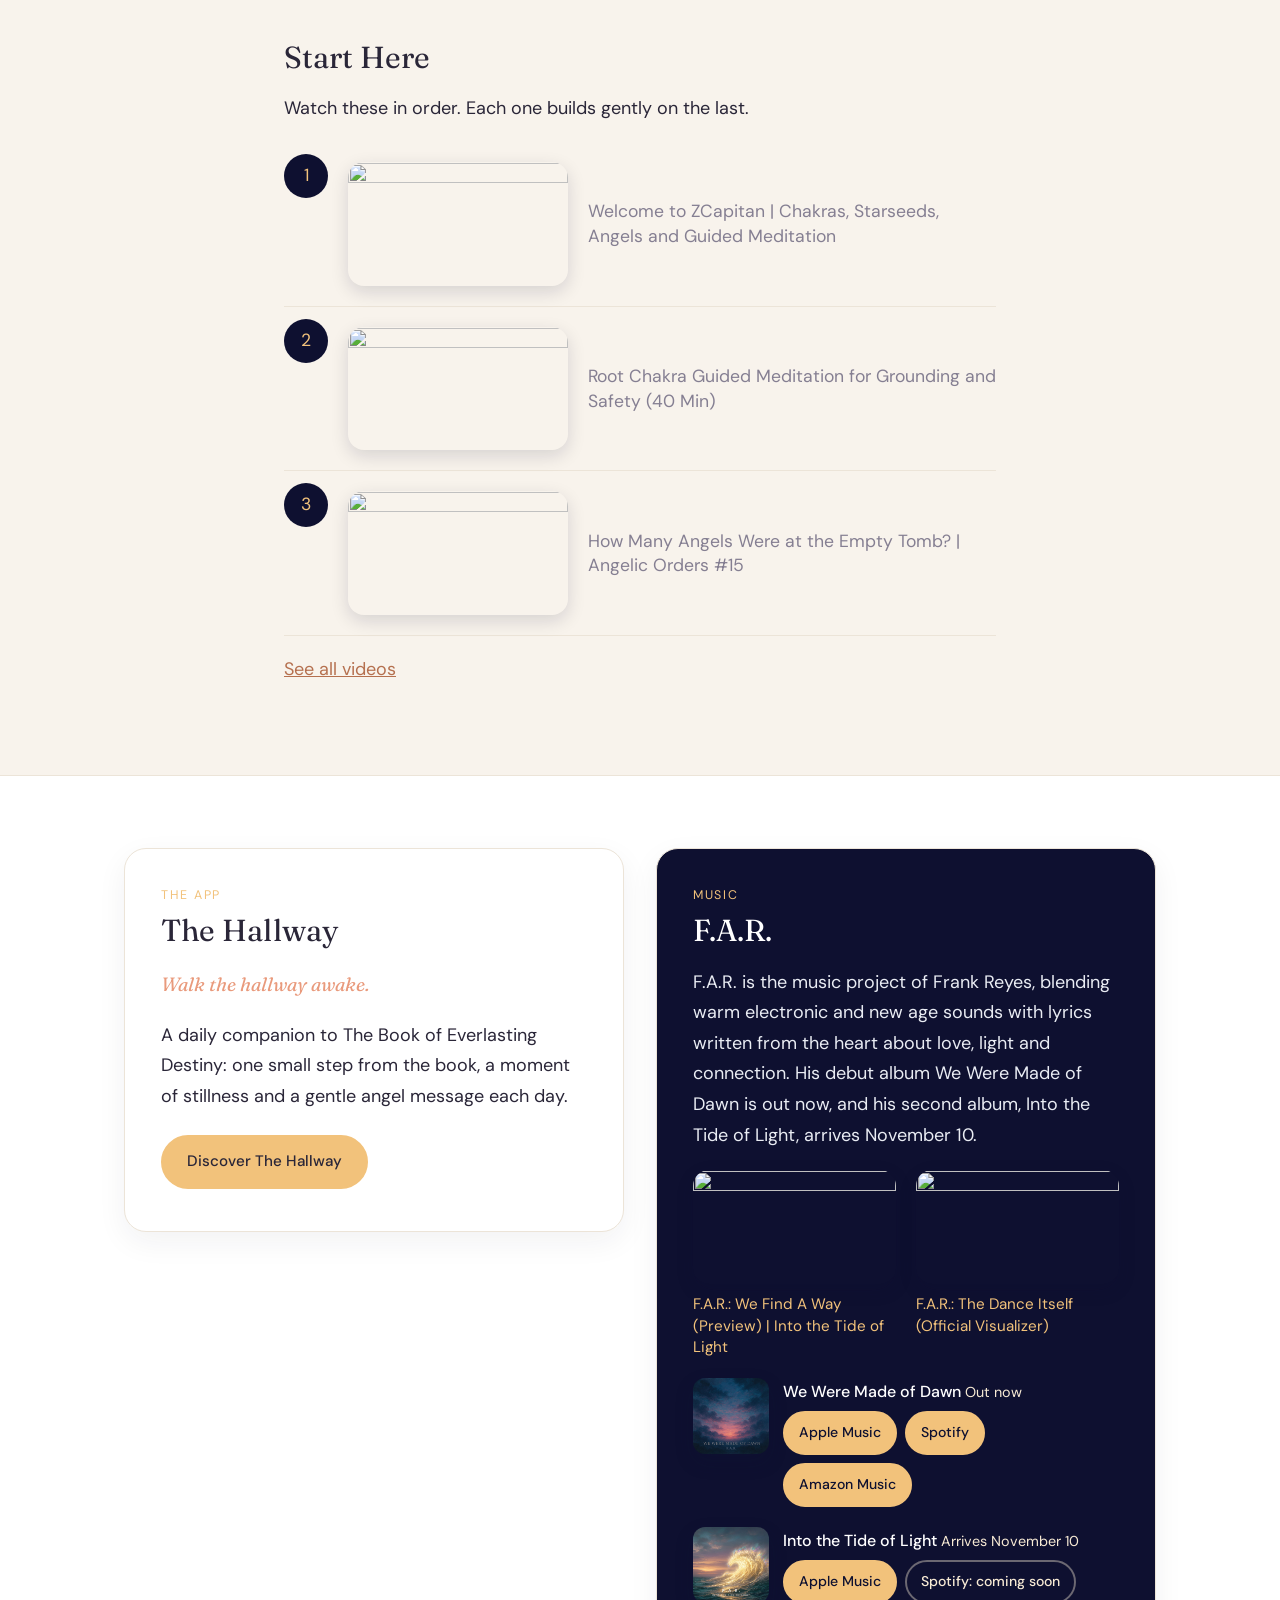
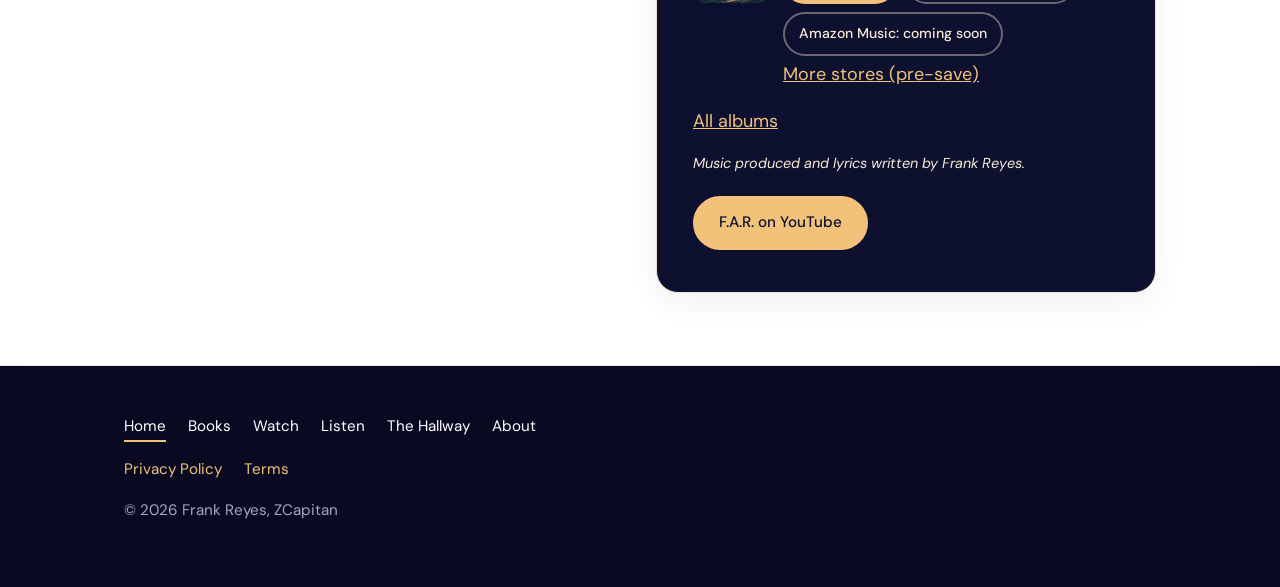
==== commit ee20ed86: "Link Amazon Music for Dawn and Unlocked Dawn and Unlocked use live album buttons. Tide stays coming " ====
--- a/index.html
+++ b/index.html
@@ -169,7 +169,7 @@
 <img class="farcover" src="images/dawn-cover.jpg" alt="Cover of We Were Made of Dawn by F.A.R." width="1200" height="1200">
 <div>
 <p class="farname">We Were Made of Dawn <span class="fardate">Out now</span></p>
-<p class="stores"><a class="btn" href="https://music.apple.com/us/album/we-were-made-of-dawn/1855764436">Apple Music</a> <a class="btn" href="https://open.spotify.com/album/51qinMppFIx5fwuhoMJHGJ">Spotify</a> <span class="btn disabled" aria-disabled="true">Amazon Music: coming soon</span></p>
+<p class="stores"><a class="btn" href="https://music.apple.com/us/album/we-were-made-of-dawn/1855764436">Apple Music</a> <a class="btn" href="https://open.spotify.com/album/51qinMppFIx5fwuhoMJHGJ">Spotify</a> <a class="btn" href="https://music.amazon.com/albums/B0G3H4QKS8">Amazon Music</a></p>
 </div>
 </div>
 <div class="farrow">
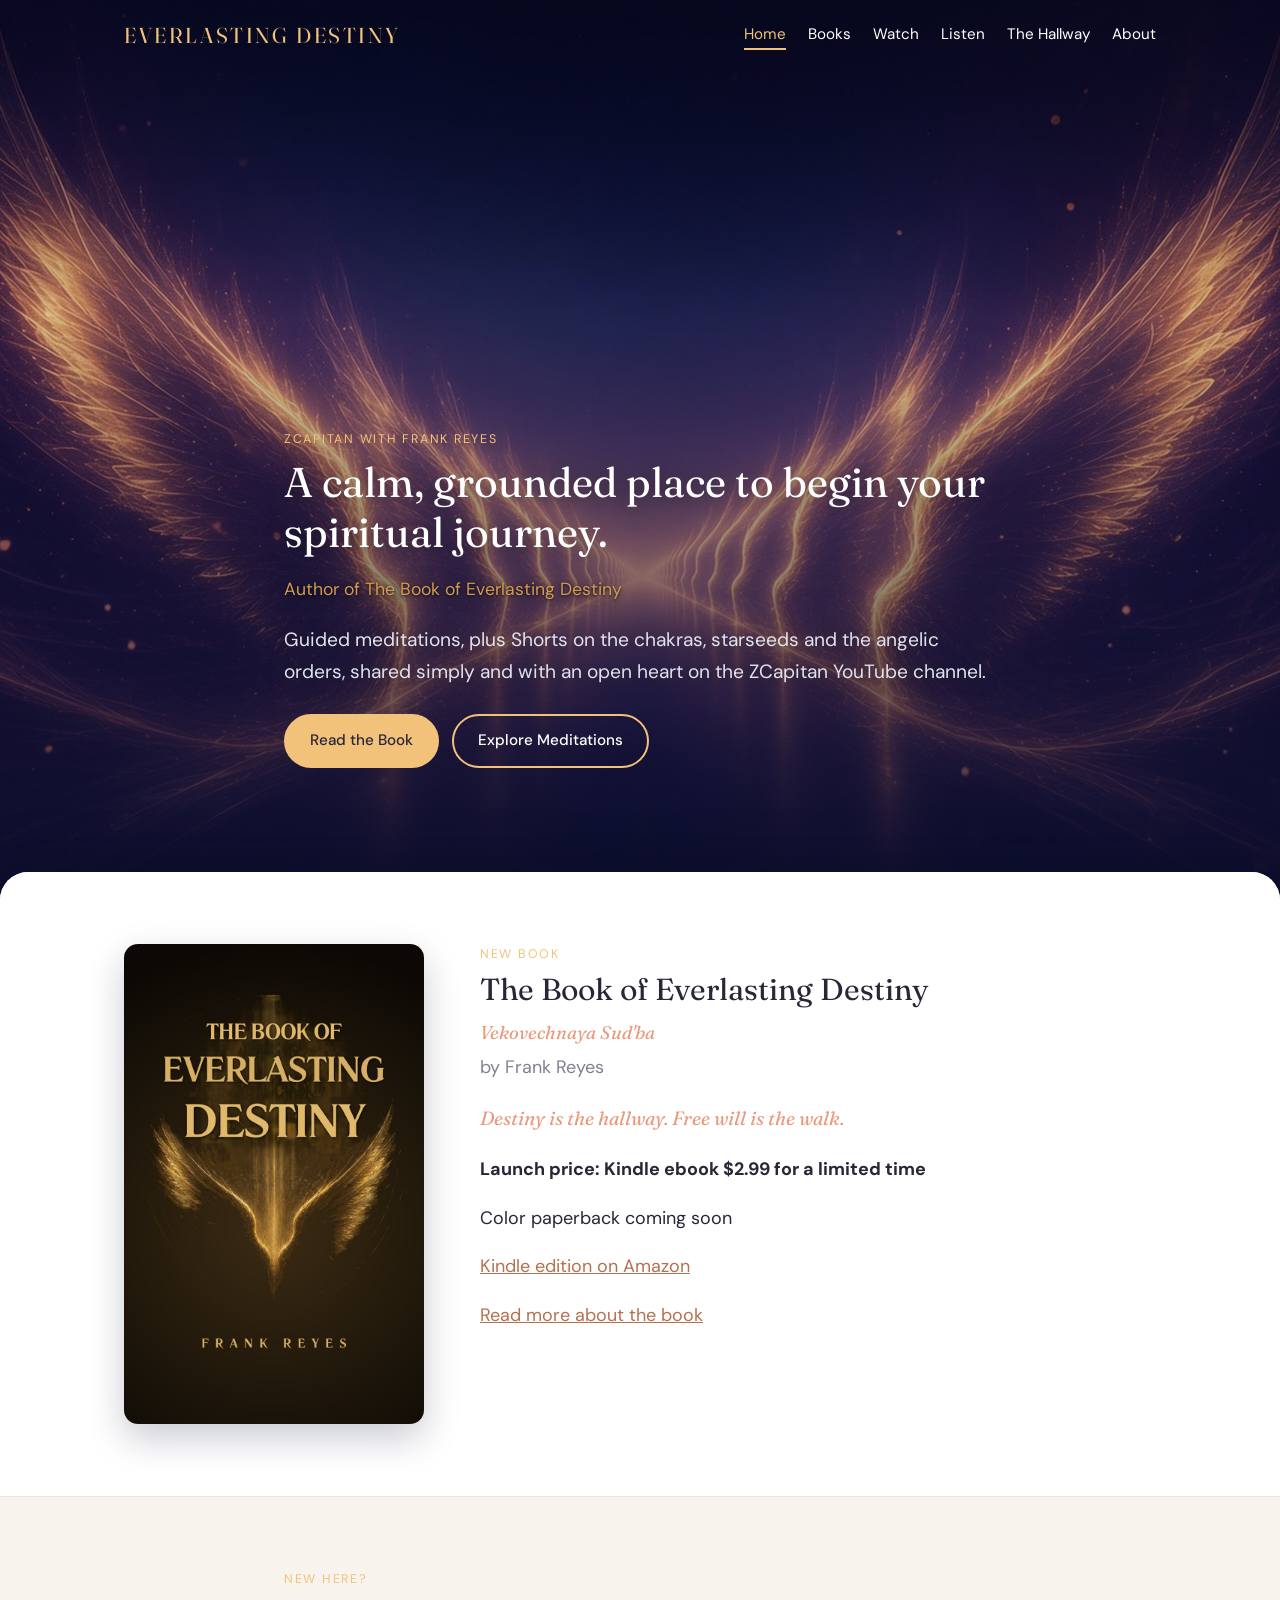
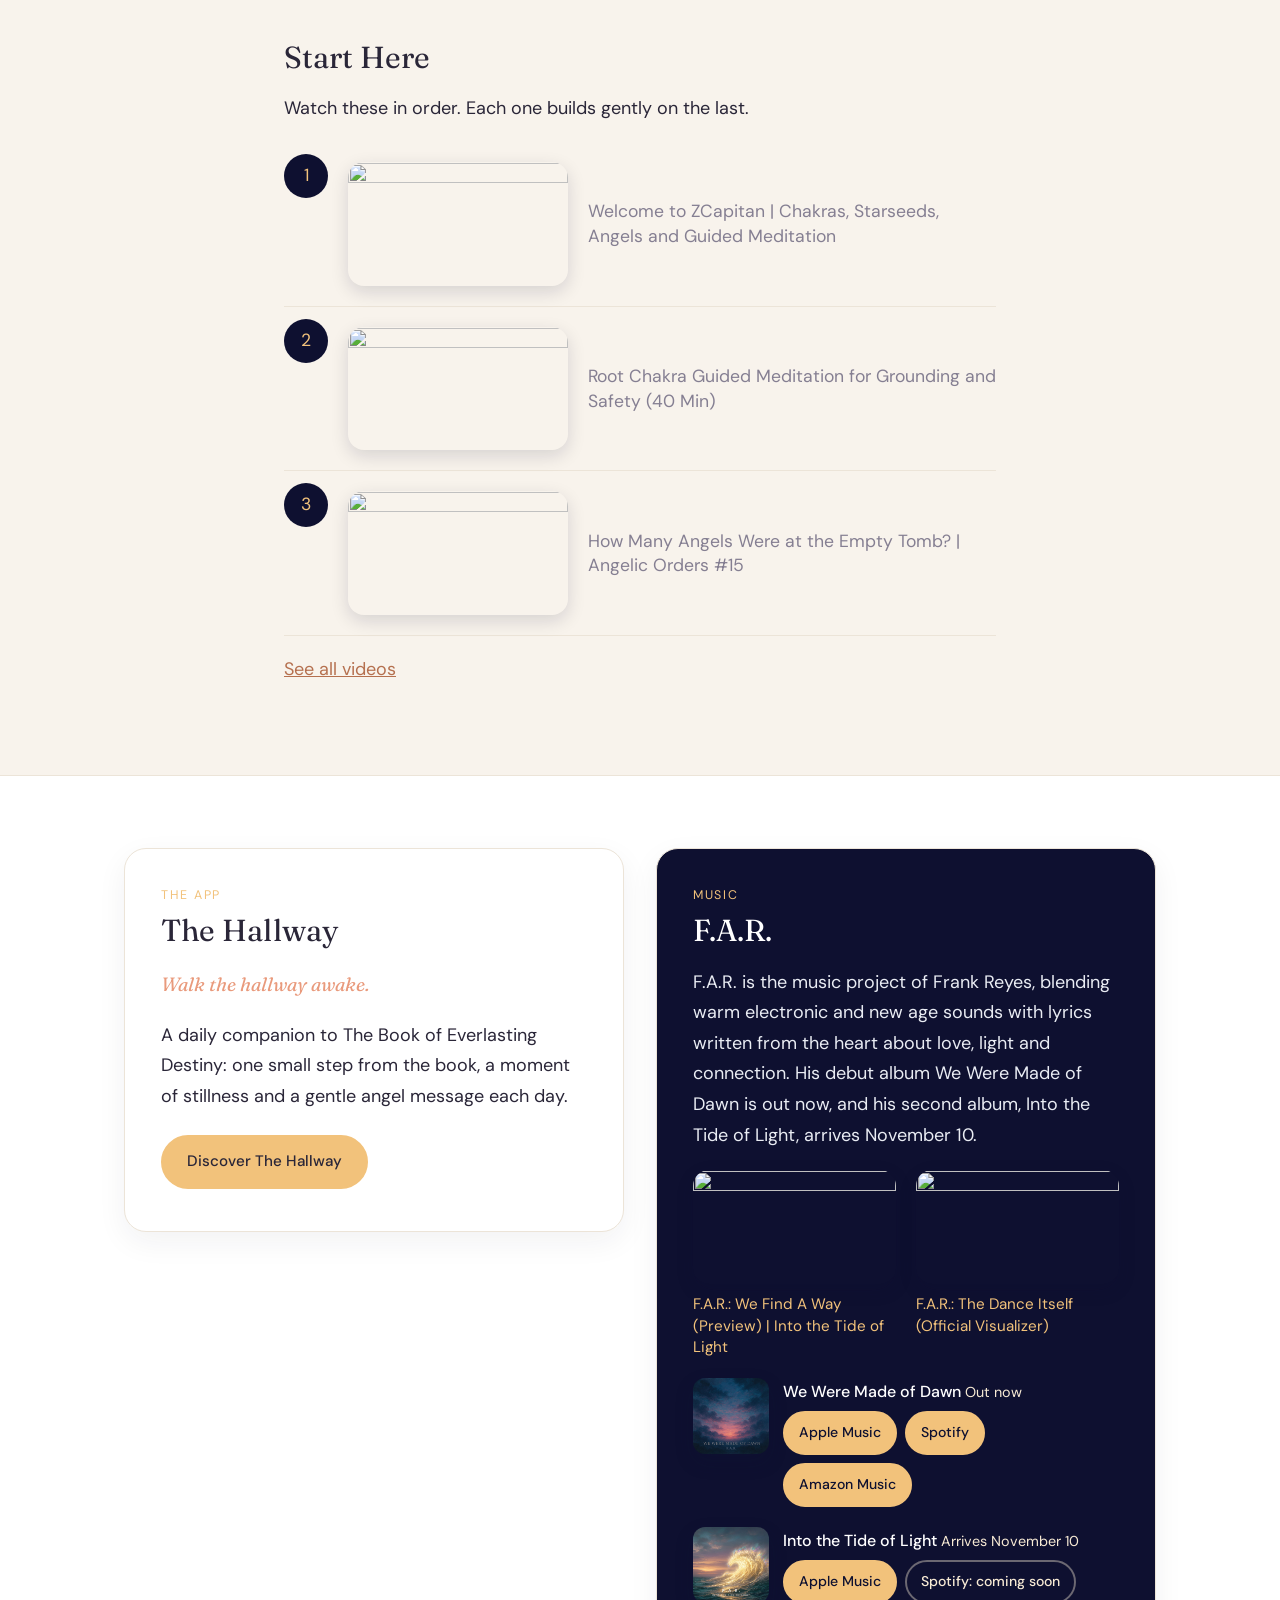
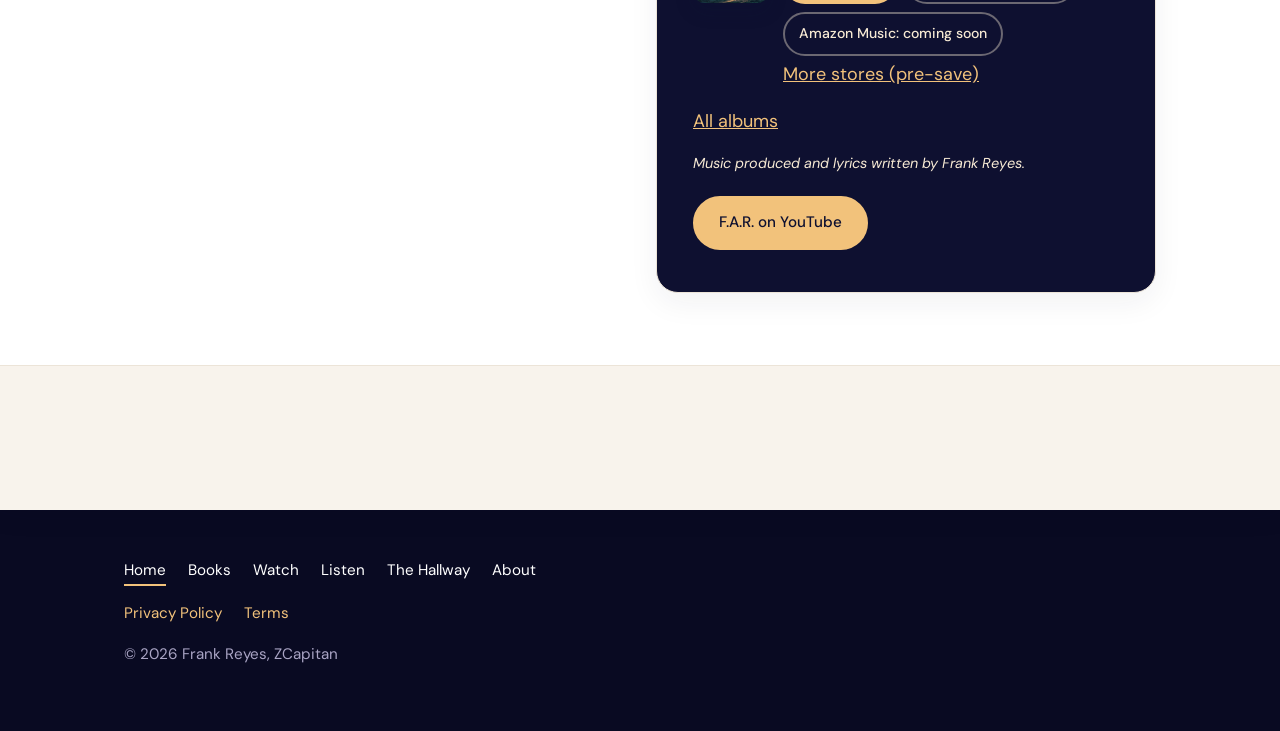
==== commit edf6d630: "Home: add the MailerLite notify signup Place the supplied universal embed on Home only, account 2775" ====
--- a/index.html
+++ b/index.html
@@ -31,7 +31,8 @@
     "https://www.youtube.com/@zcapitan11-11",
     "https://www.youtube.com/channel/UCcsgFkU-D784oD-atWfQndQ",
     "https://www.youtube.com/@FARofficialmusic",
-    "https://open.spotify.com/artist/4A9txgDPPvknNL4i1zUjVq"
+    "https://open.spotify.com/artist/4A9txgDPPvknNL4i1zUjVq",
+    "https://www.amazon.com/author/frankreyes"
    ]
   },
   {
@@ -46,7 +47,26 @@
    "inLanguage": "en",
    "about": {
     "@id": "https://everlastingdestiny.com/#person"
+   },
+   "mentions": {
+    "@id": "https://everlastingdestiny.com/listen.html#far"
    }
+  },
+  {
+   "@type": "MusicGroup",
+   "@id": "https://everlastingdestiny.com/listen.html#far",
+   "name": "F.A.R.",
+   "url": "https://everlastingdestiny.com/listen.html",
+   "founder": {
+    "@id": "https://everlastingdestiny.com/#person"
+   },
+   "sameAs": [
+    "https://open.spotify.com/artist/4A9txgDPPvknNL4i1zUjVq",
+    "https://www.youtube.com/@FARofficialmusic",
+    "https://www.youtube.com/channel/UCcsgFkU-D784oD-atWfQndQ",
+    "https://music.apple.com/us/artist/f-a-r/6788398556",
+    "https://www.deezer.com/artist/424013081"
+   ]
   },
   {
    "@type": "Book",
@@ -186,6 +206,20 @@
 <a class="btn" href="https://www.youtube.com/channel/UCcsgFkU-D784oD-atWfQndQ">F.A.R. on YouTube</a>
 </article>
 </div></section>
+
+<section class="home-notify" id="notify"><div class="wrap narrow">
+<!-- MailerLite Universal -->
+<script>
+    (function(w,d,e,u,f,l,n){w[f]=w[f]||function(){(w[f].q=w[f].q||[])
+    .push(arguments);},l=d.createElement(e),l.async=1,l.src=u,
+    n=d.getElementsByTagName(e)[0],n.parentNode.insertBefore(l,n);})
+    (window,document,'script','https://assets.mailerlite.com/js/universal.js','ml');
+    ml('account', '2775554');
+</script>
+<!-- End MailerLite Universal -->
+
+<div class="ml-embedded" data-form="BWD4Qb"></div>
+</div></section>
 </div>
 </main>
 <footer class="site-footer"><div class="wrap">
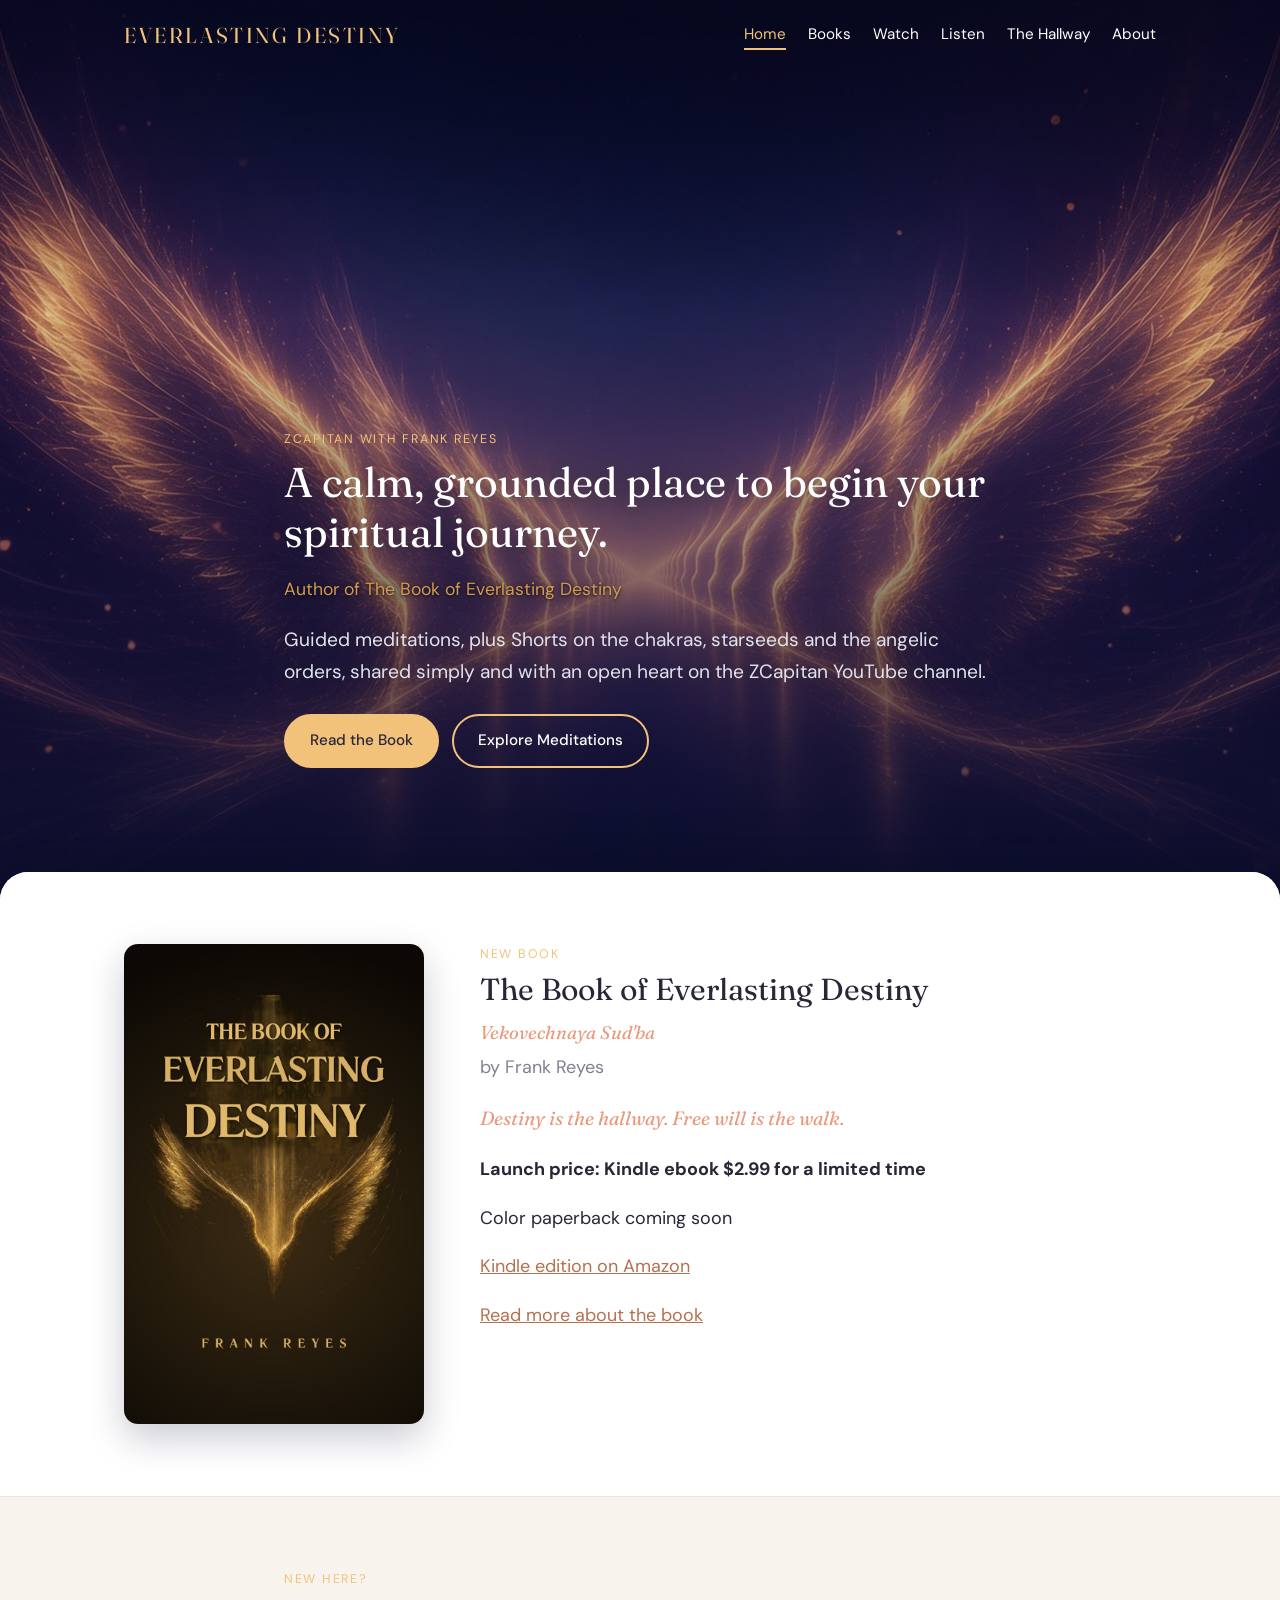
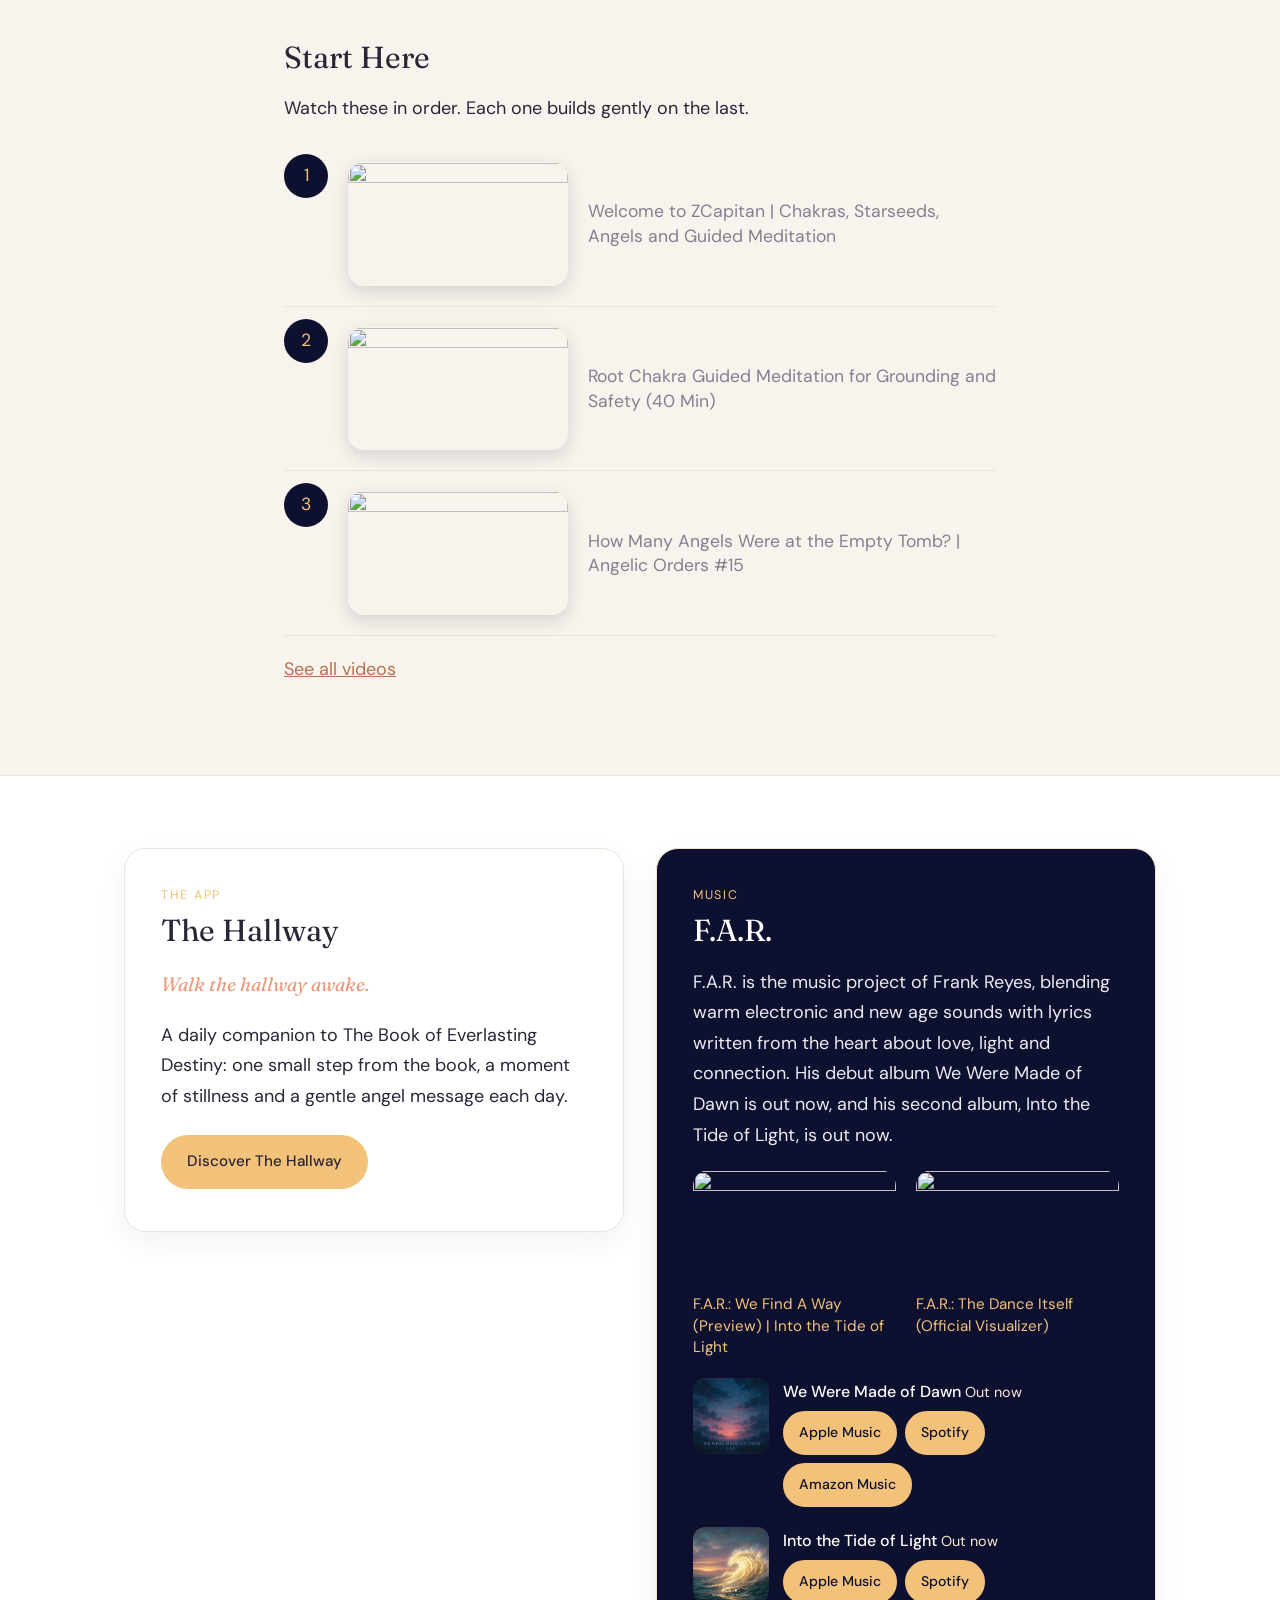
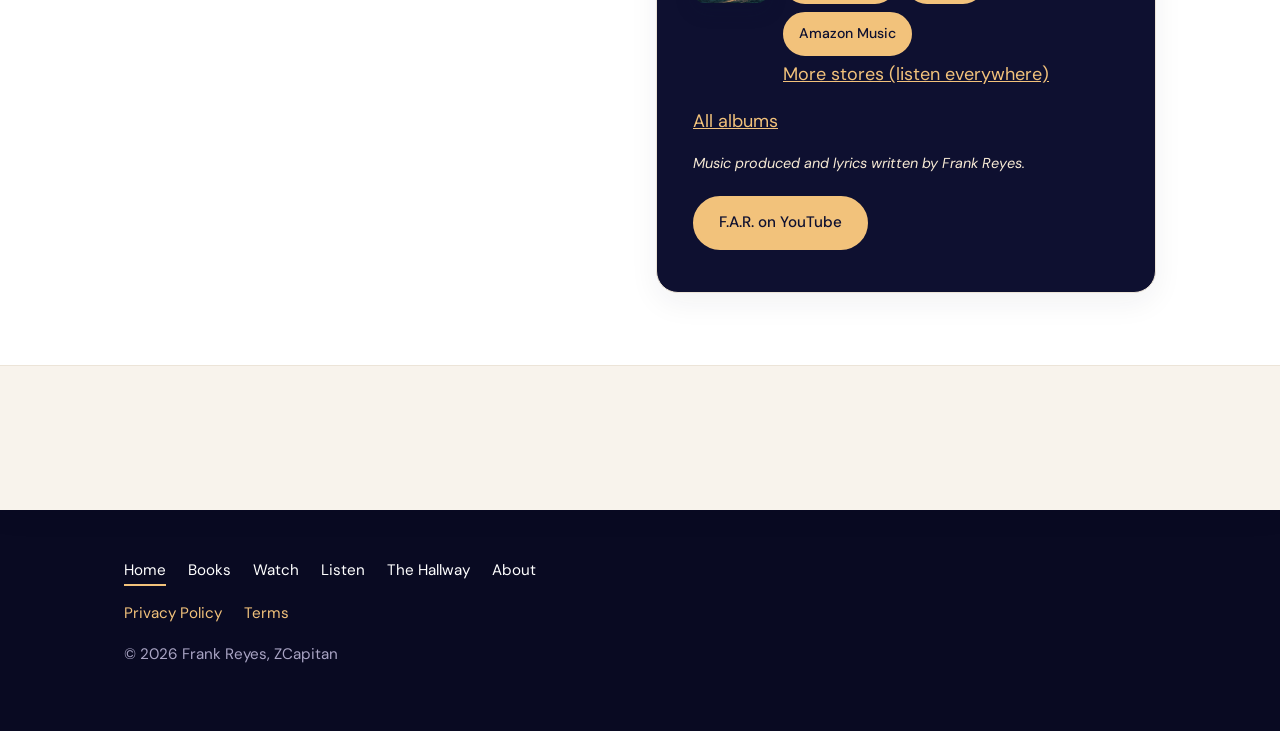
==== commit 00e1f074: "Mark Into the Tide of Light as out now with verified store links. Replace the Spotify and Amazon Mus" ====
--- a/index.html
+++ b/index.html
@@ -179,7 +179,7 @@
 <article class="card music">
 <p class="eyebrow">Music</p>
 <h2>F.A.R.</h2>
-<p>F.A.R. is the music project of Frank Reyes, blending warm electronic and new age sounds with lyrics written from the heart about love, light and connection. His debut album We Were Made of Dawn is out now, and his second album, Into the Tide of Light, arrives November 10.</p>
+<p>F.A.R. is the music project of Frank Reyes, blending warm electronic and new age sounds with lyrics written from the heart about love, light and connection. His debut album We Were Made of Dawn is out now, and his second album, Into the Tide of Light, is out now.</p>
 <div class="vis">
 <a class="vid" href="https://www.youtube.com/watch?v=XndsTiq9FvQ"><img src="https://i.ytimg.com/vi/XndsTiq9FvQ/hqdefault.jpg" alt="" width="480" height="360"><span>F.A.R.: We Find A Way (Preview) | Into the Tide of Light</span></a>
 <a class="vid" href="https://www.youtube.com/watch?v=WqxrJlSxTEA"><img src="https://i.ytimg.com/vi/WqxrJlSxTEA/hqdefault.jpg" alt="" width="480" height="360"><span>F.A.R.: The Dance Itself (Official Visualizer)</span></a>
@@ -195,9 +195,9 @@
 <div class="farrow">
 <img class="farcover" src="images/tide-cover.jpg" alt="Cover of Into the Tide of Light by F.A.R." width="1200" height="1200">
 <div>
-<p class="farname">Into the Tide of Light <span class="fardate">Arrives November 10</span></p>
-<p class="stores"><a class="btn" href="https://music.apple.com/us/album/into-the-tide-of-light/6826265723">Apple Music</a> <span class="btn disabled" aria-disabled="true">Spotify: coming soon</span> <span class="btn disabled" aria-disabled="true">Amazon Music: coming soon</span></p>
-<p class="more"><a href="https://distrokid.com/hyperfollow/far221/into-the-tide-of-light">More stores (pre-save)</a></p>
+<p class="farname">Into the Tide of Light <span class="fardate">Out now</span></p>
+<p class="stores"><a class="btn" href="https://music.apple.com/us/album/into-the-tide-of-light/6826265723">Apple Music</a> <a class="btn" href="https://open.spotify.com/album/3HcXdvXNxi0qfPTloNpJuP">Spotify</a> <a class="btn" href="https://music.amazon.com/albums/B0HP341TRZ">Amazon Music</a></p>
+<p class="more"><a href="https://distrokid.com/hyperfollow/far221/into-the-tide-of-light">More stores (listen everywhere)</a></p>
 </div>
 </div>
 <p class="more"><a href="listen.html">All albums</a></p>
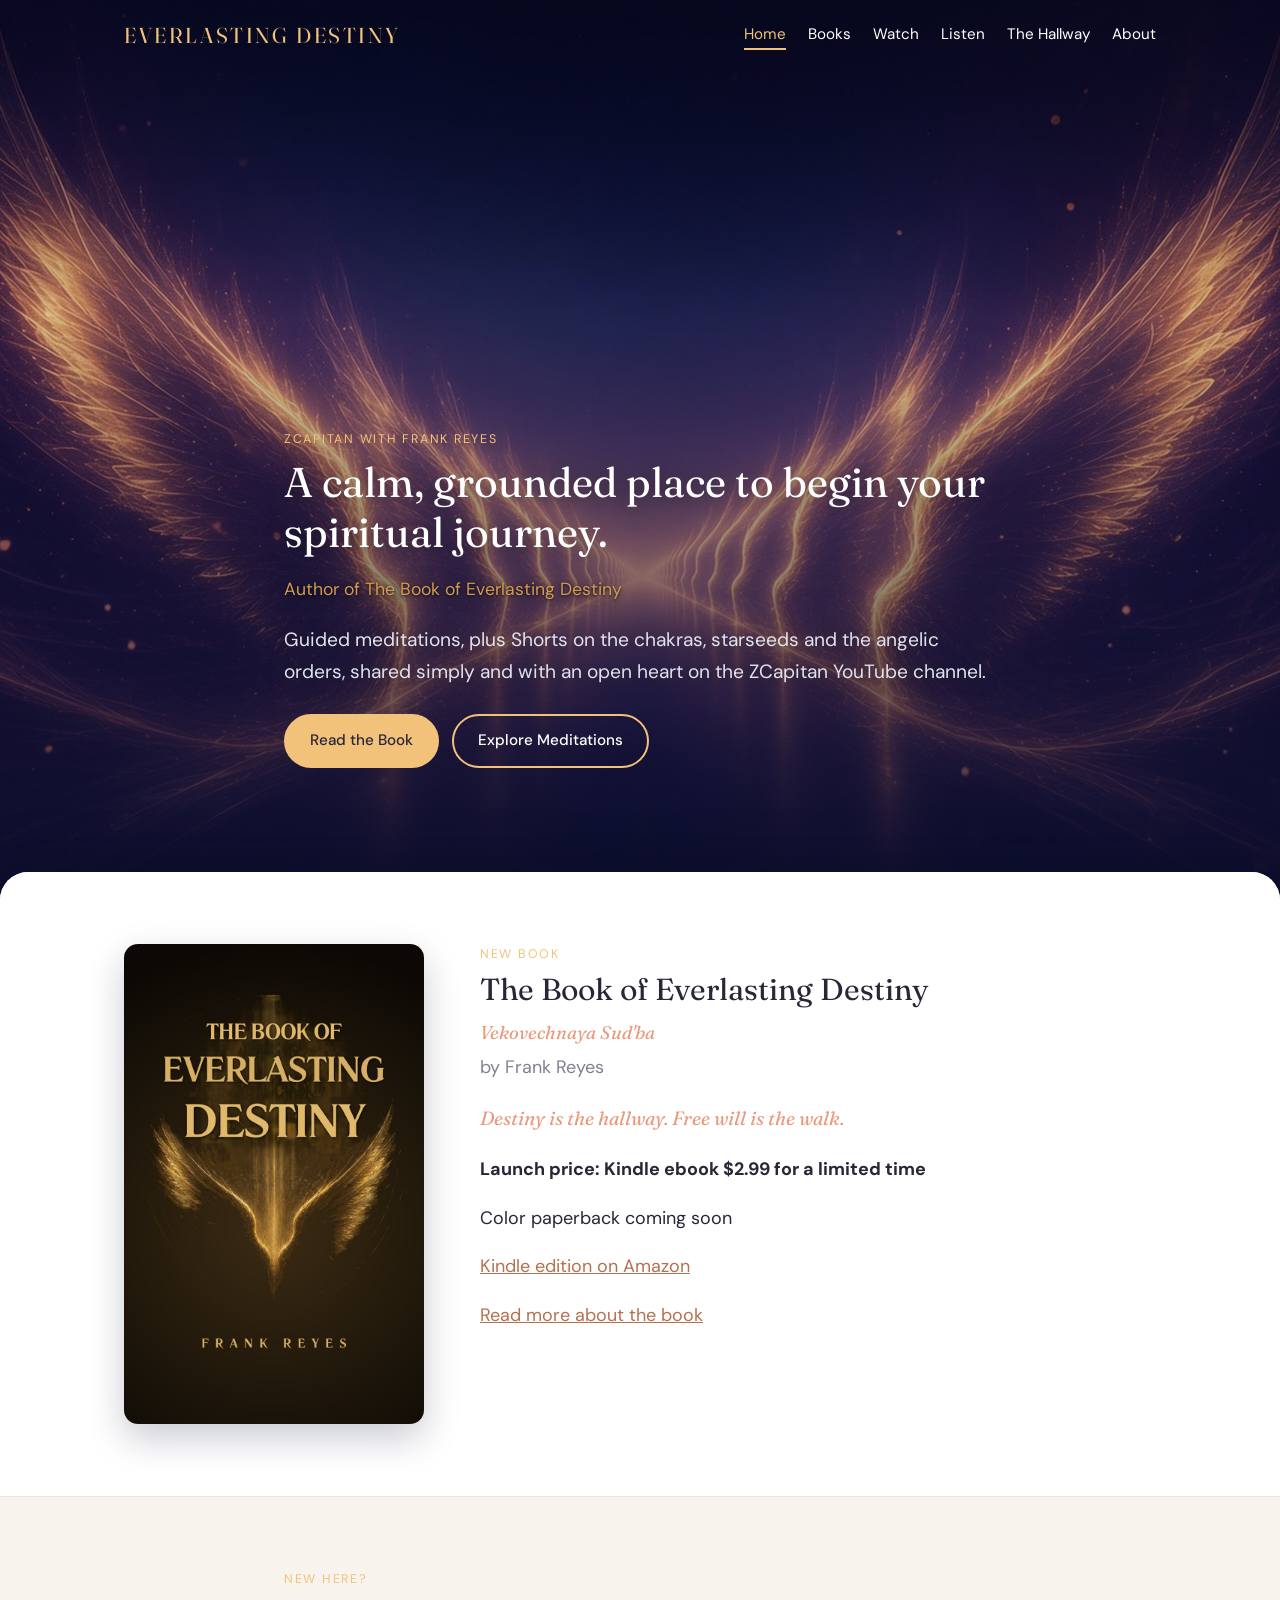
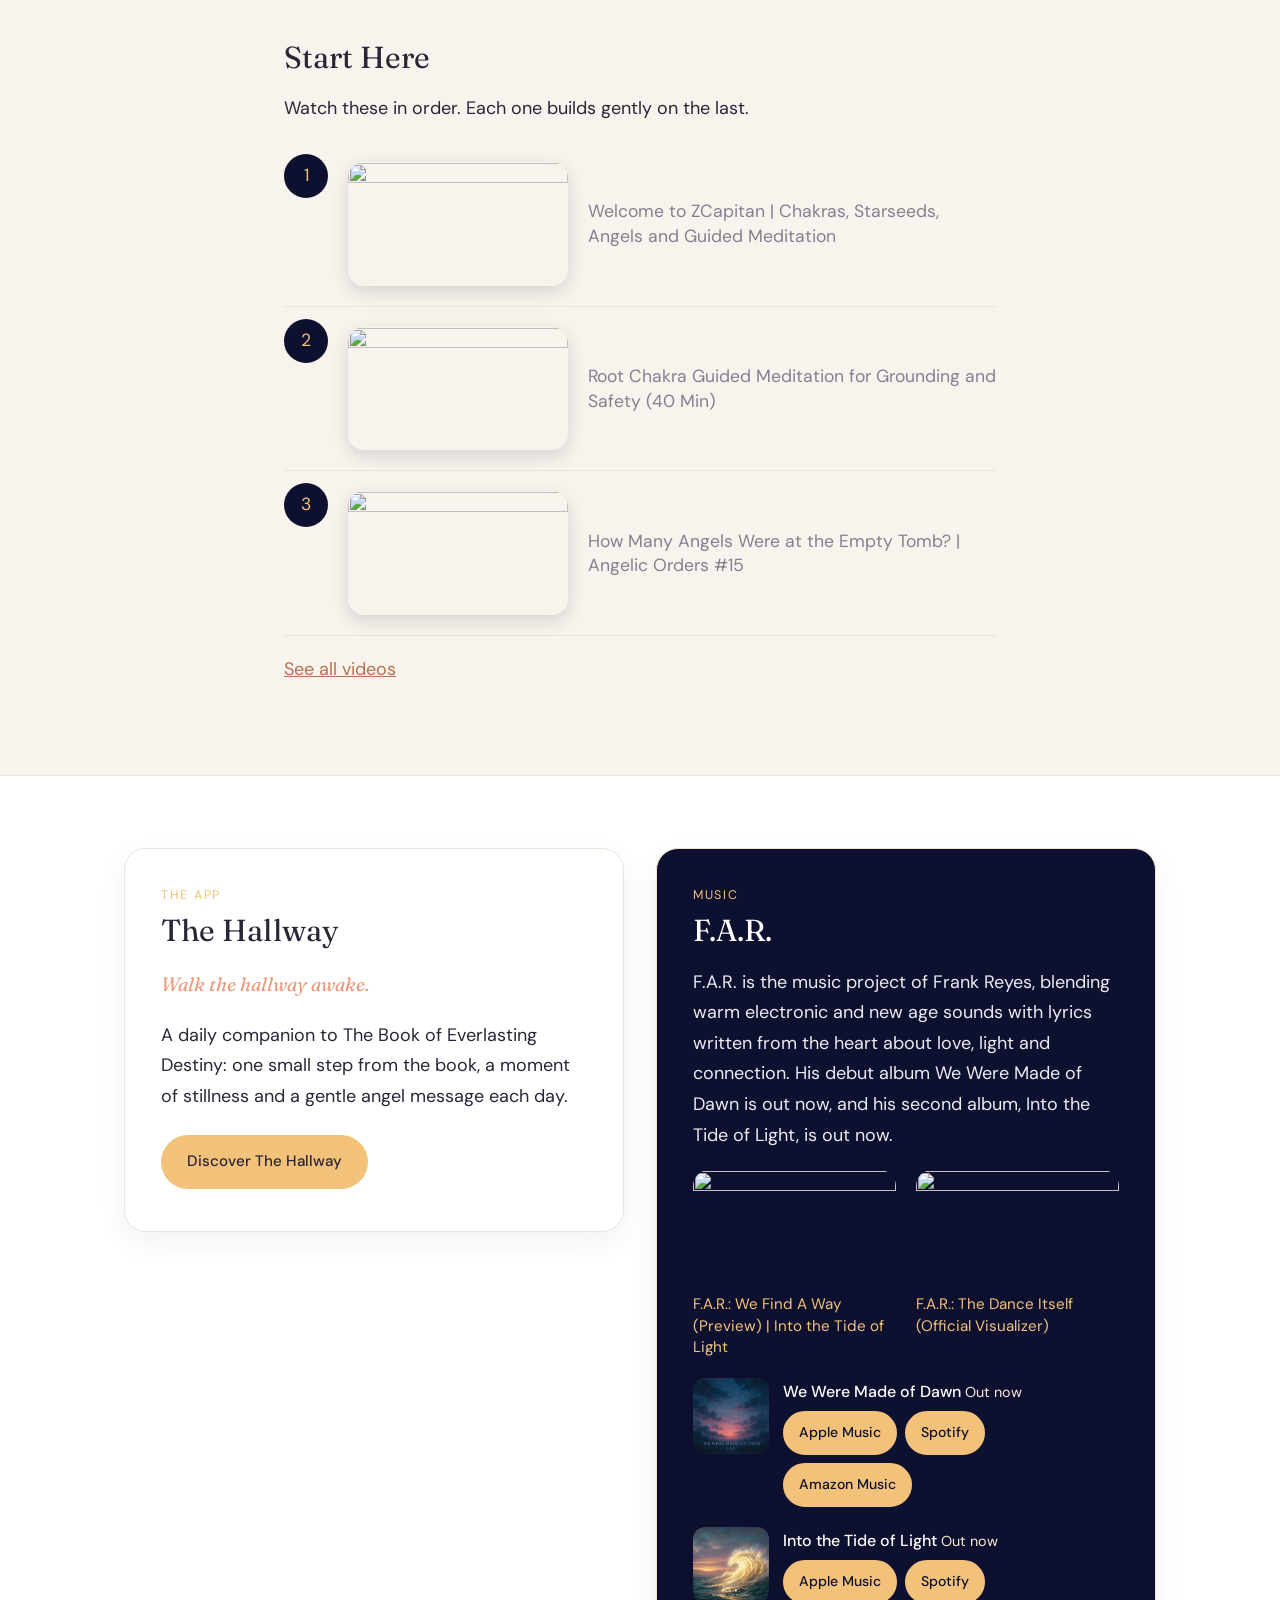
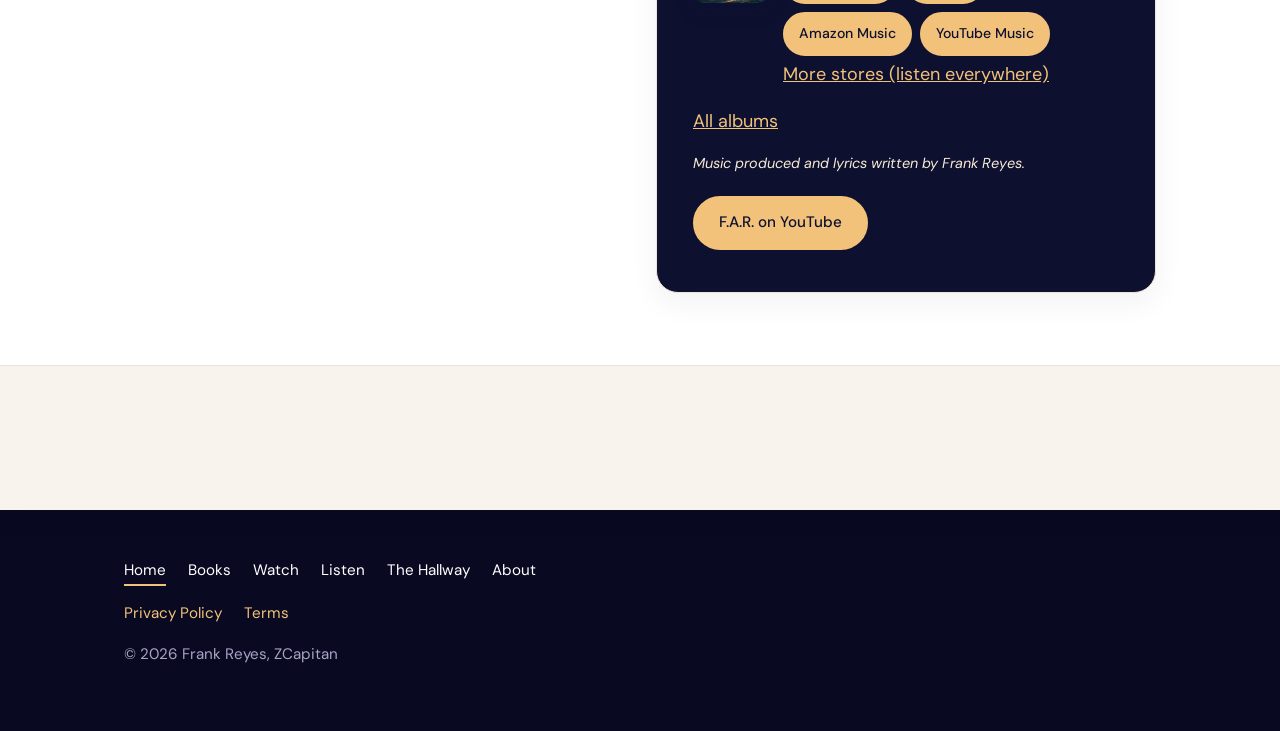
==== commit ade2ed07: "Add a YouTube Music button to the Tide card. Place it with the other store buttons on Listen, Home, " ====
--- a/index.html
+++ b/index.html
@@ -196,7 +196,7 @@
 <img class="farcover" src="images/tide-cover.jpg" alt="Cover of Into the Tide of Light by F.A.R." width="1200" height="1200">
 <div>
 <p class="farname">Into the Tide of Light <span class="fardate">Out now</span></p>
-<p class="stores"><a class="btn" href="https://music.apple.com/us/album/into-the-tide-of-light/6826265723">Apple Music</a> <a class="btn" href="https://open.spotify.com/album/3HcXdvXNxi0qfPTloNpJuP">Spotify</a> <a class="btn" href="https://music.amazon.com/albums/B0HP341TRZ">Amazon Music</a></p>
+<p class="stores"><a class="btn" href="https://music.apple.com/us/album/into-the-tide-of-light/6826265723">Apple Music</a> <a class="btn" href="https://open.spotify.com/album/3HcXdvXNxi0qfPTloNpJuP">Spotify</a> <a class="btn" href="https://music.amazon.com/albums/B0HP341TRZ">Amazon Music</a> <a class="btn" href="https://music.youtube.com/playlist?list=OLAK5uy_kROdvsQGsOCKV-_G_mwuh-84pjj9QpE6I">YouTube Music</a></p>
 <p class="more"><a href="https://distrokid.com/hyperfollow/far221/into-the-tide-of-light">More stores (listen everywhere)</a></p>
 </div>
 </div>
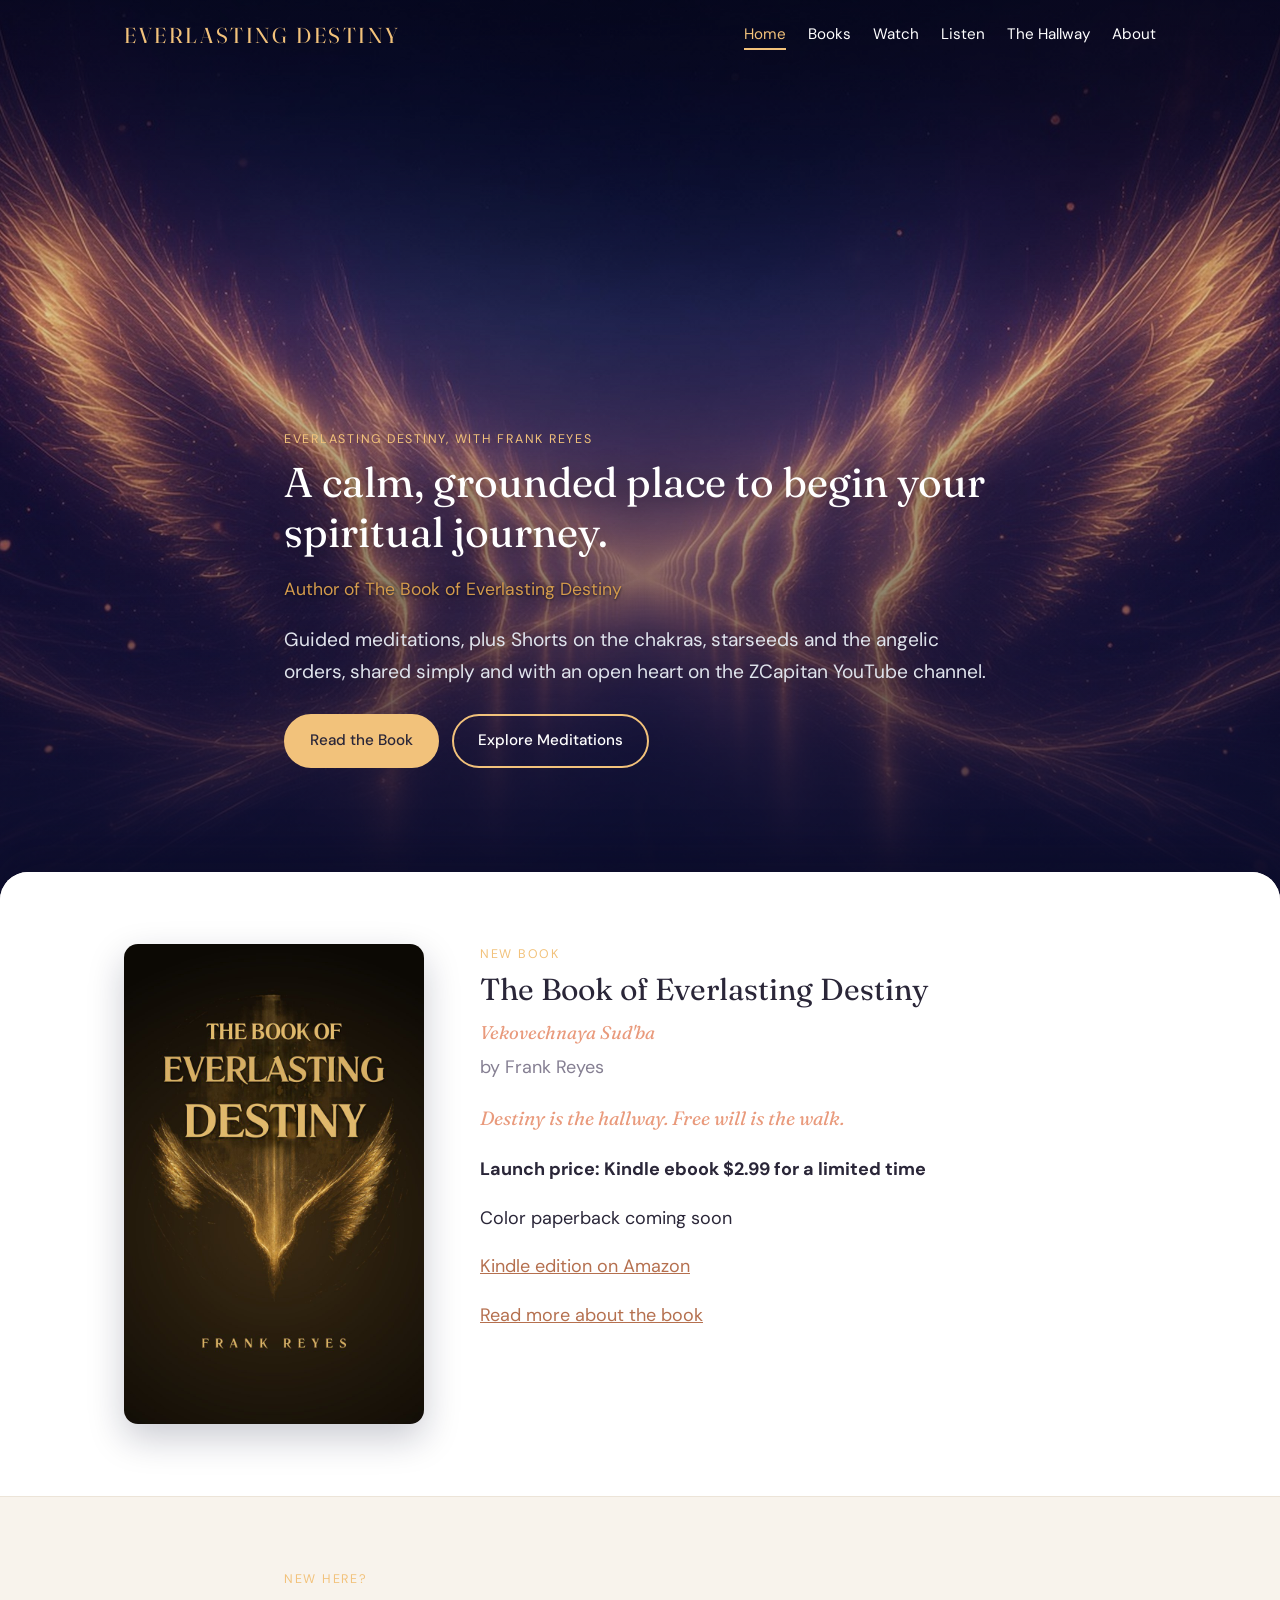
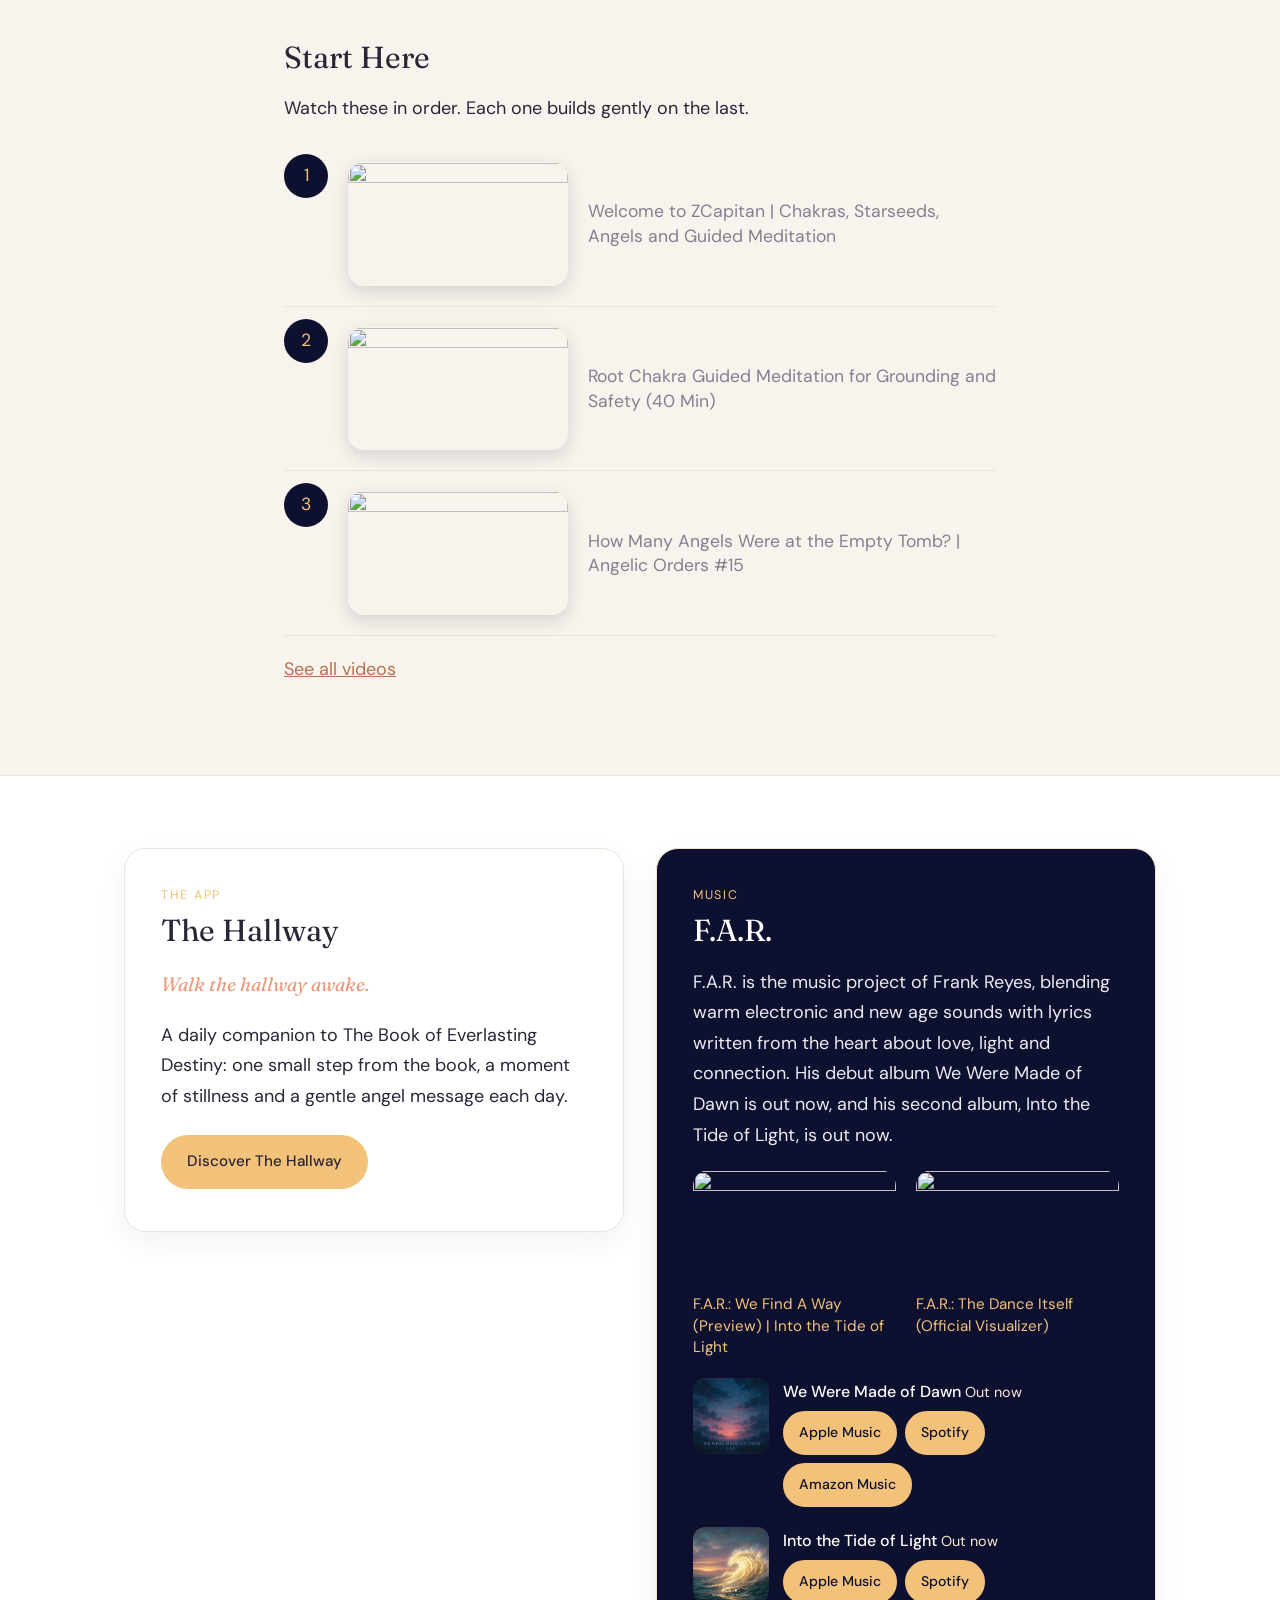
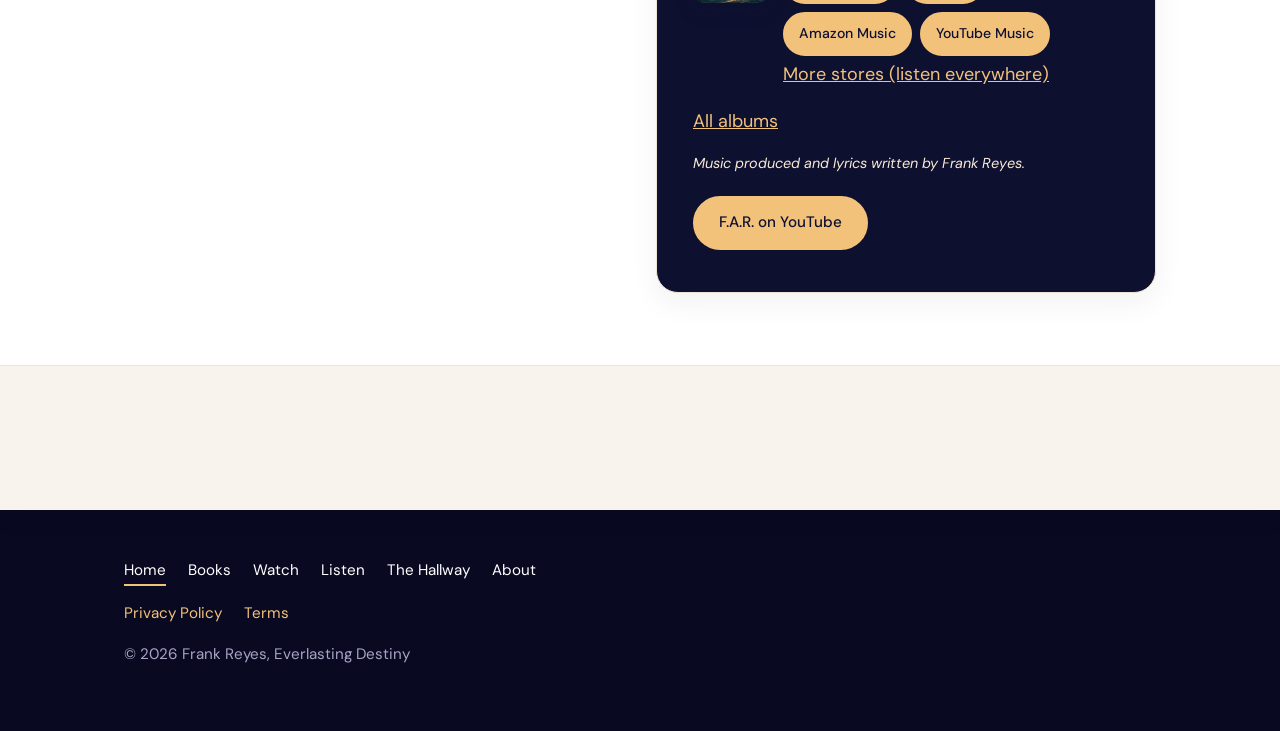
==== commit 3017bb2d: "Position Everlasting Destiny as the house and ZCapitan as the channel. Update the footer, home bylin" ====
--- a/index.html
+++ b/index.html
@@ -24,9 +24,8 @@
    "@type": "Person",
    "@id": "https://everlastingdestiny.com/#person",
    "name": "Frank Reyes",
-   "alternateName": "ZCapitan",
    "url": "https://everlastingdestiny.com/about.html",
-   "description": "Frank Reyes, spiritual teacher and creator of the ZCapitan YouTube channel.",
+   "description": "Frank Reyes, spiritual teacher and author of The Book of Everlasting Destiny.",
    "sameAs": [
     "https://www.youtube.com/@zcapitan11-11",
     "https://www.youtube.com/channel/UCcsgFkU-D784oD-atWfQndQ",
@@ -133,7 +132,7 @@
 </div></header>
 <main>
 <section class="hero hero-full"><div class="wrap narrow hero-copy">
-<p class="eyebrow">ZCapitan with Frank Reyes</p>
+<p class="eyebrow">Everlasting Destiny, with Frank Reyes</p>
 <h1>A calm, grounded place to begin your spiritual journey.</h1>
 <p class="proof">Author of The Book of Everlasting Destiny</p>
 <p class="lead">Guided meditations, plus Shorts on the chakras, starseeds and the angelic orders, shared simply and with an open heart on the ZCapitan YouTube channel.</p>
@@ -225,7 +224,7 @@
 <footer class="site-footer"><div class="wrap">
 <nav><a href="index.html" aria-current="page">Home</a><a href="books.html">Books</a><a href="watch.html">Watch</a><a href="listen.html">Listen</a><a href="destiny-app.html">The Hallway</a><a href="about.html">About</a></nav>
 <p class="legal"><a href="privacy.html">Privacy Policy</a> <a href="terms.html">Terms</a></p>
-<p>&copy; 2026 Frank Reyes, ZCapitan</p>
+<p>&copy; 2026 Frank Reyes, Everlasting Destiny</p>
 </div></footer>
 </body>
 </html>
